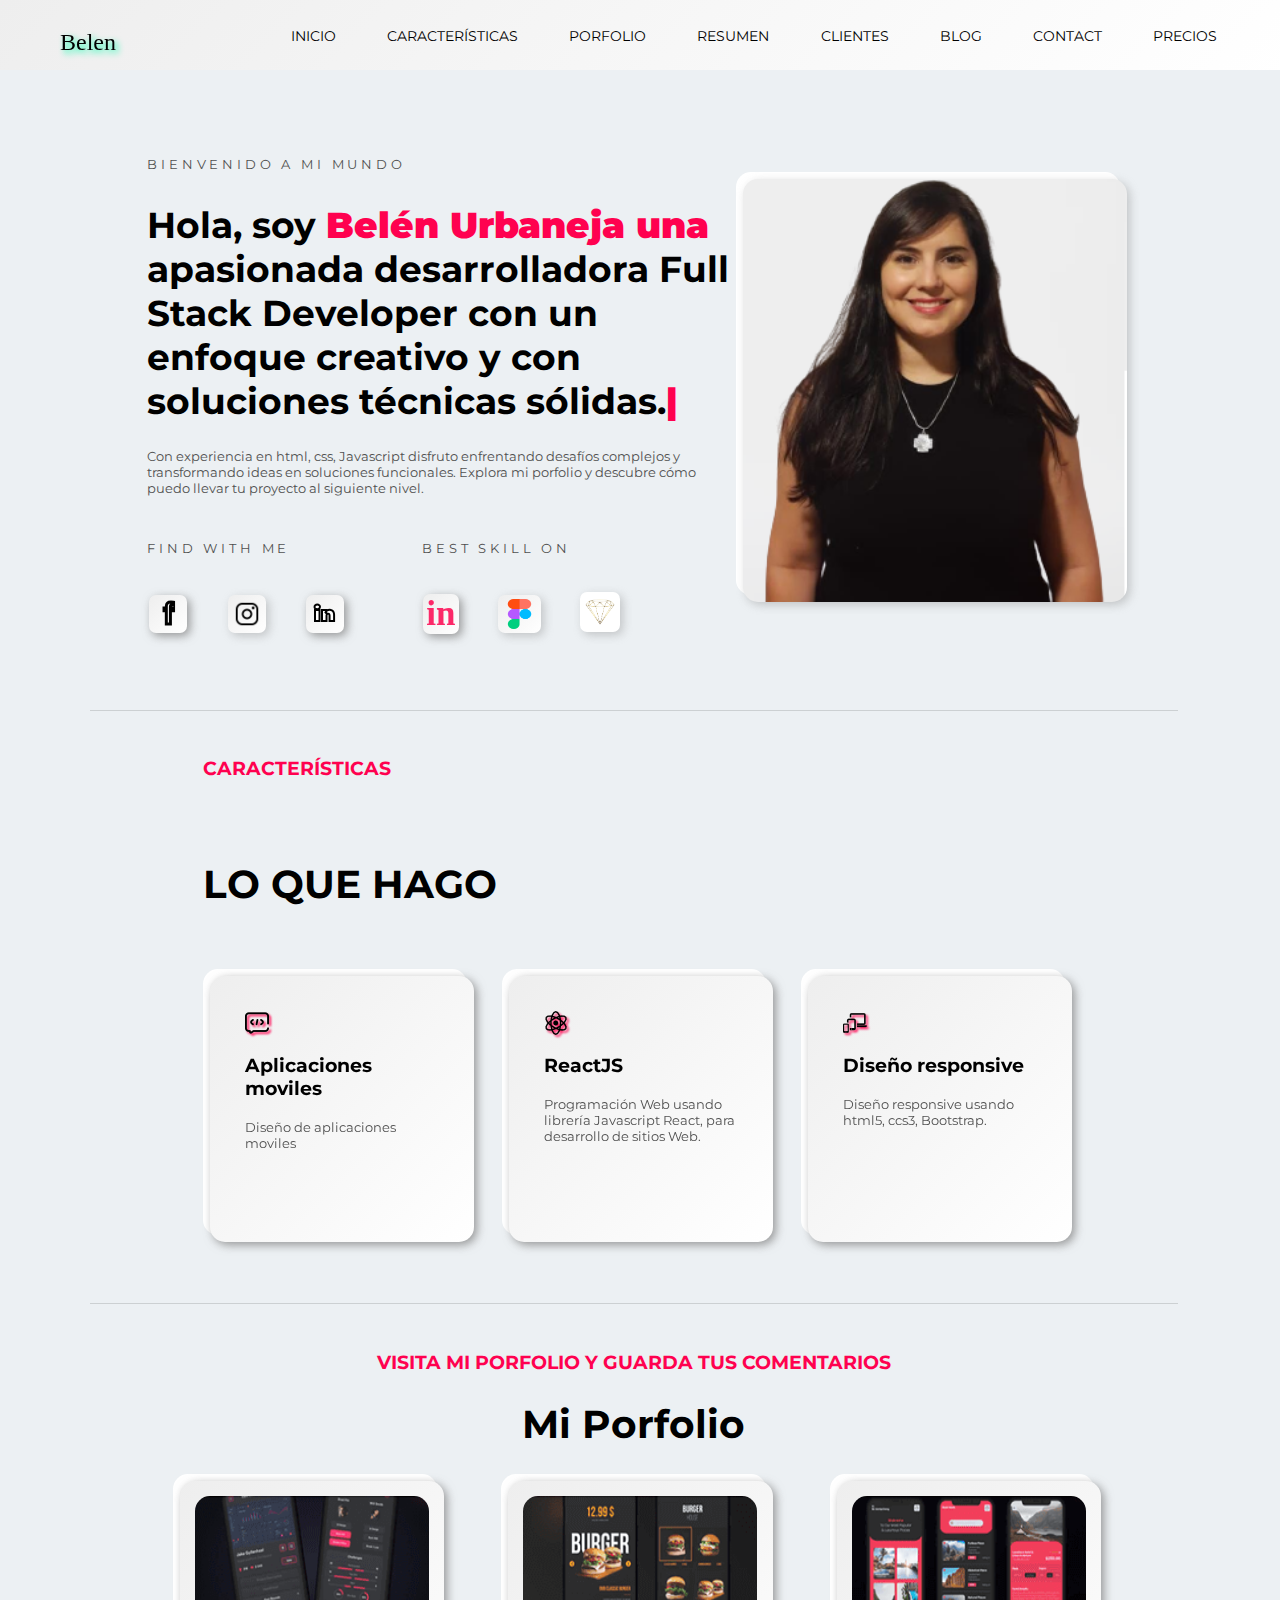
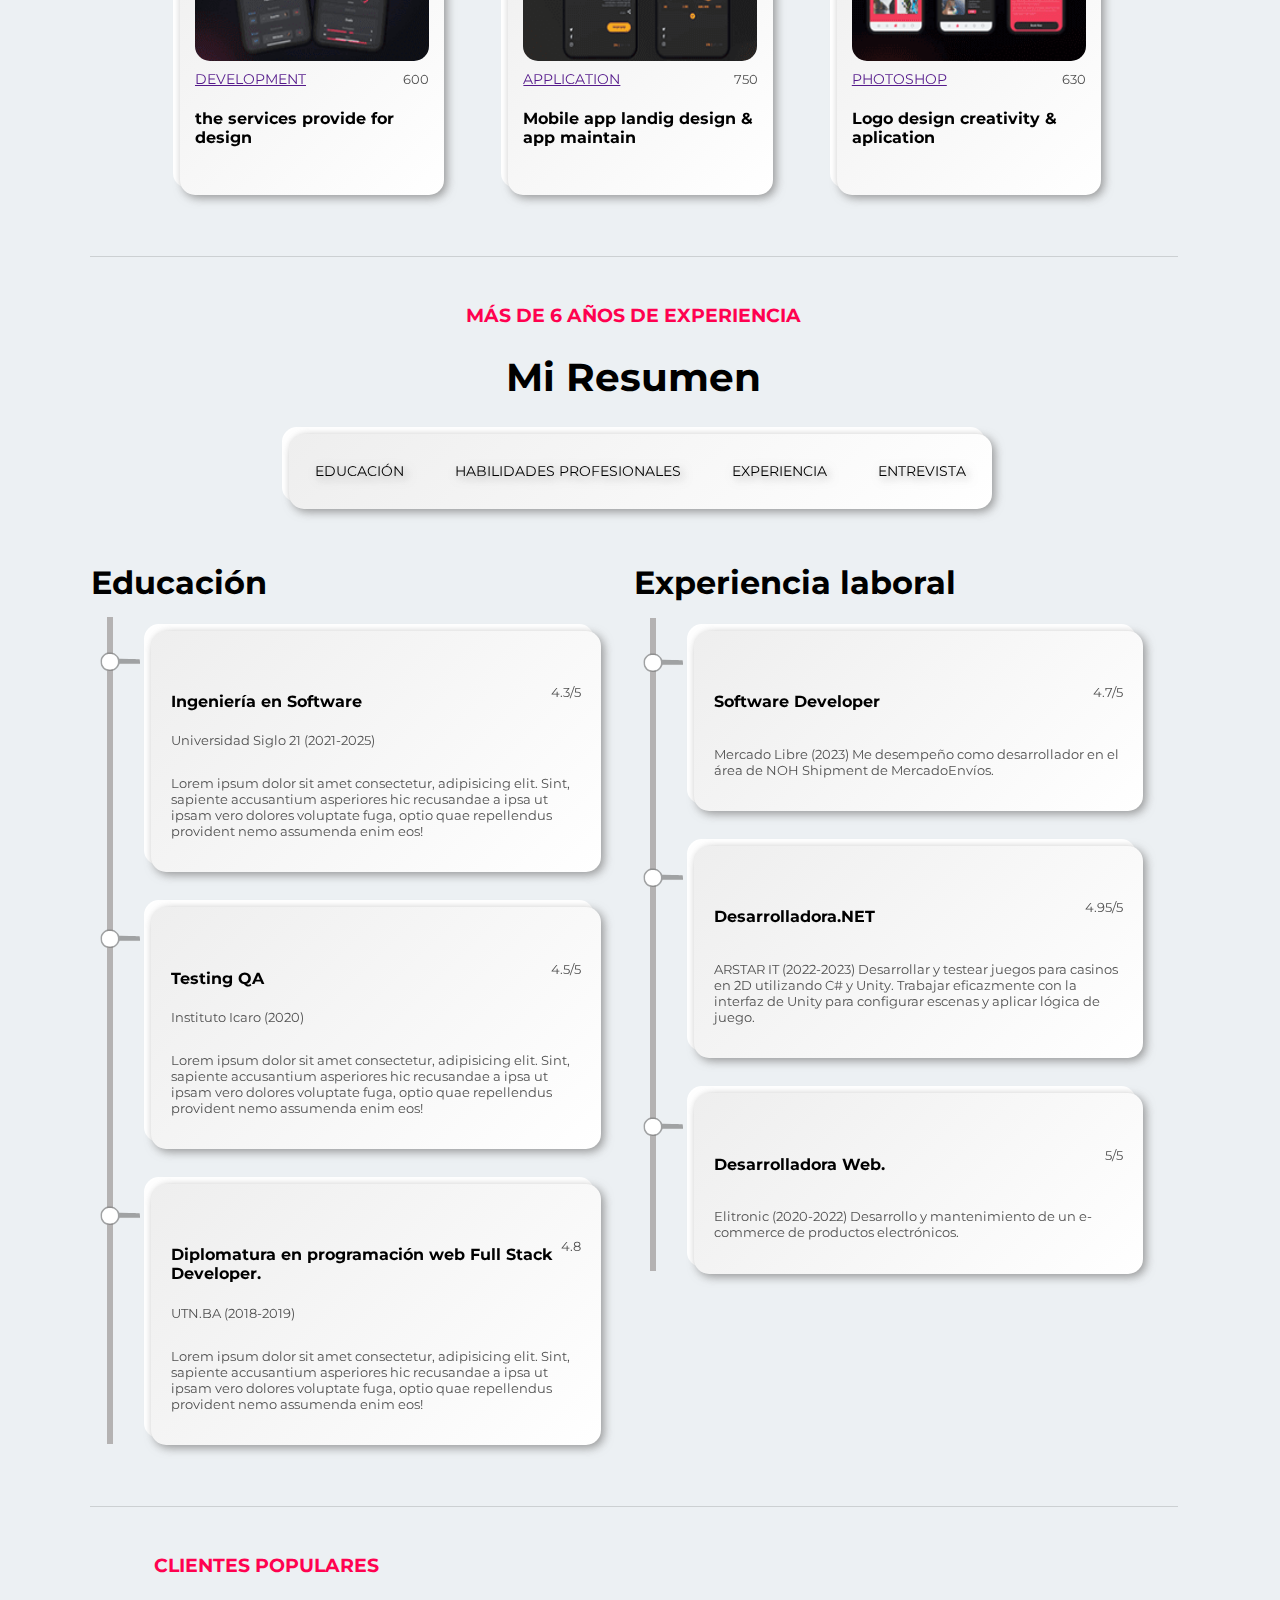
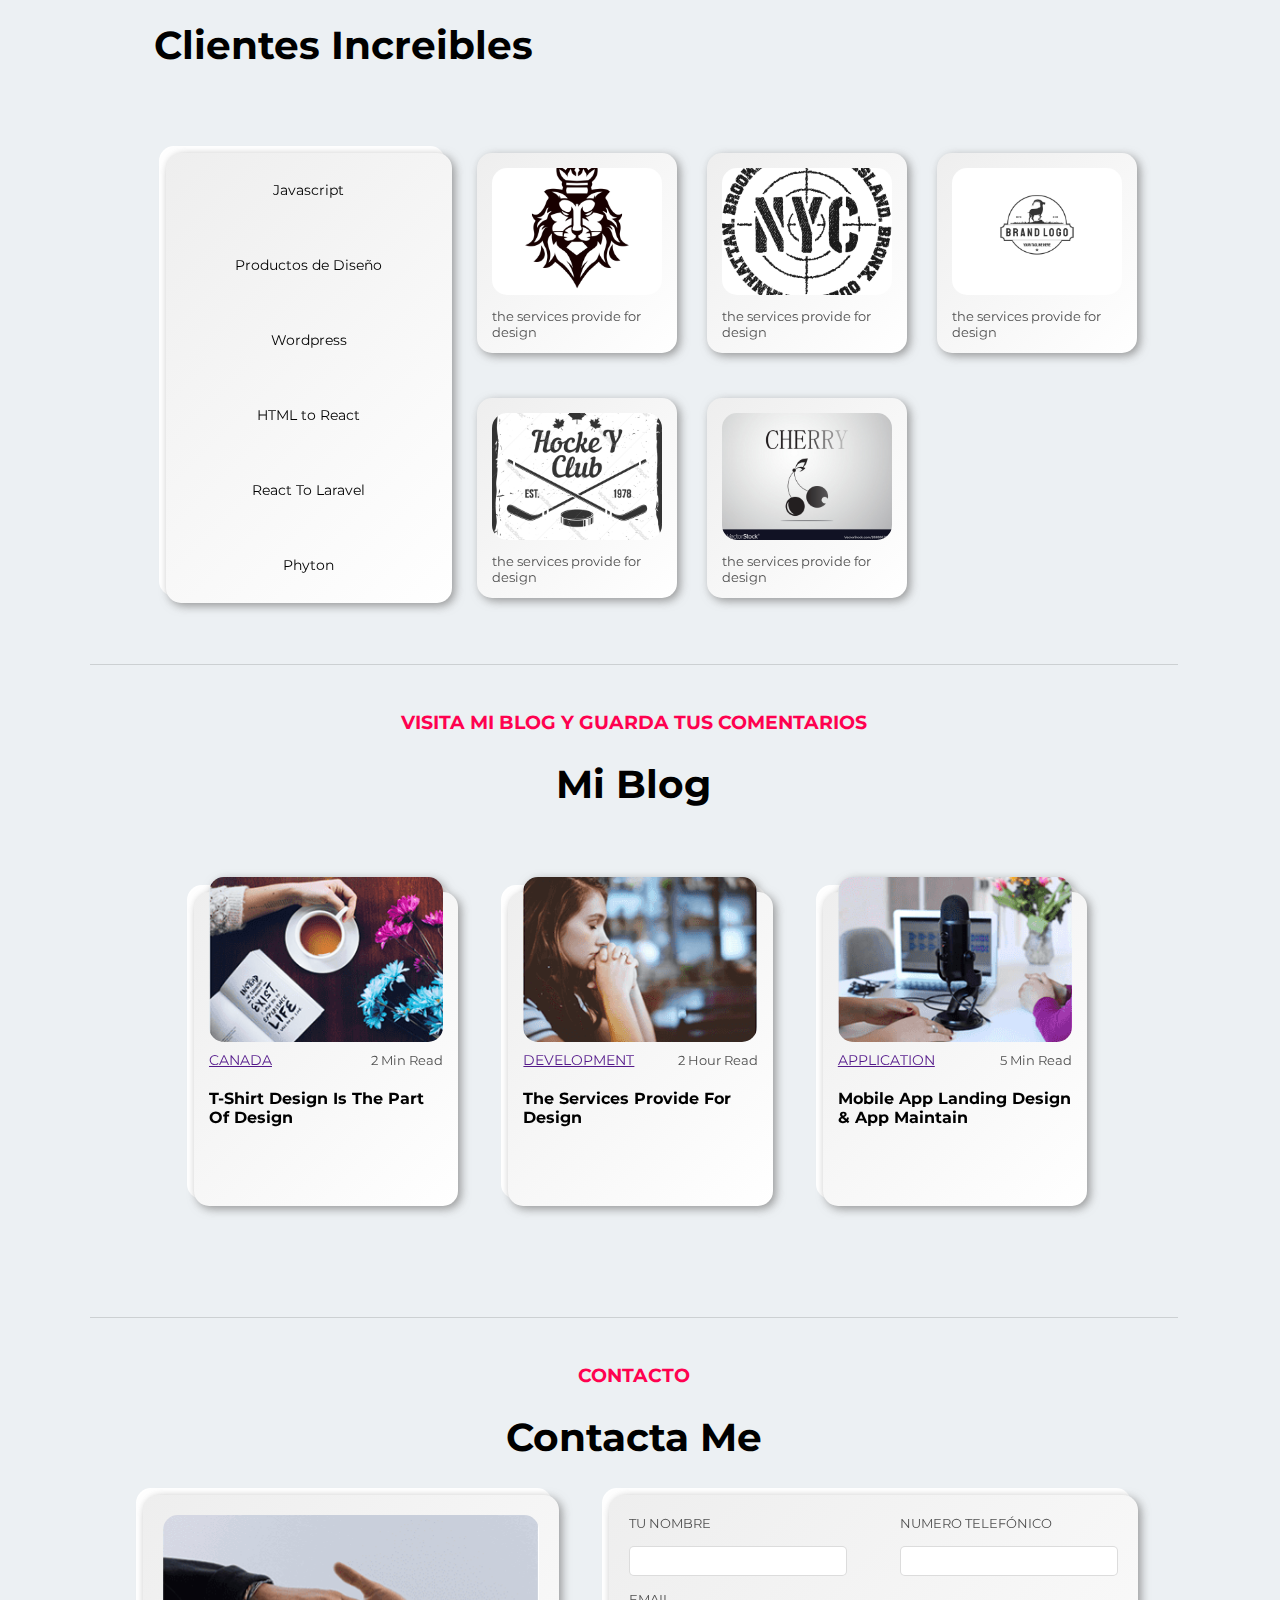
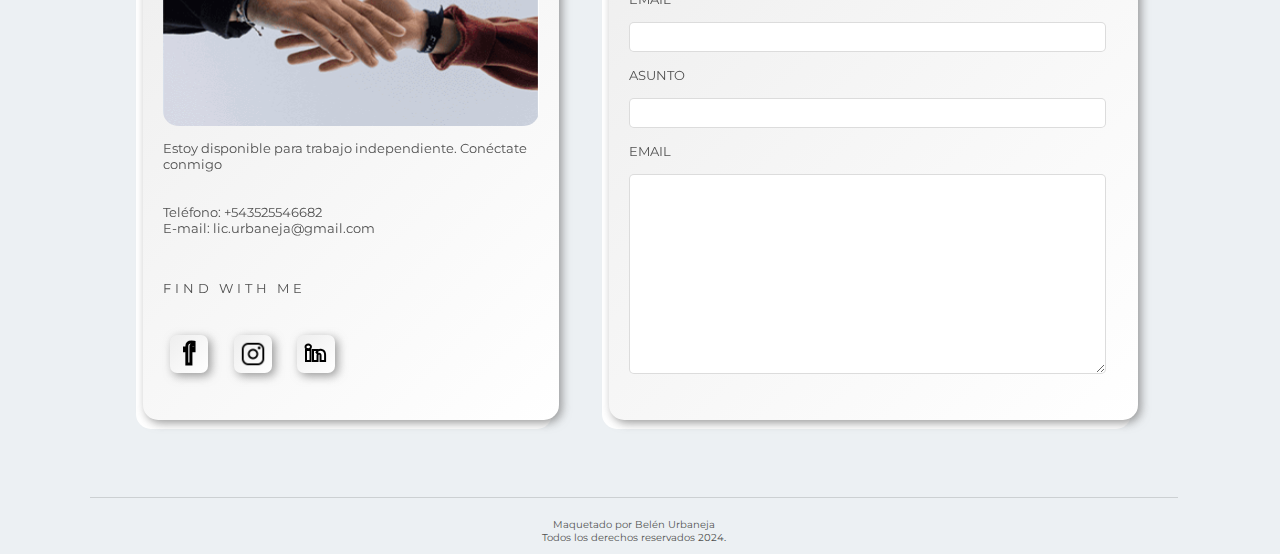
==== index.html @ a8bea379 "Add files via upload" ====
<html lang="es">

<head>
    <script type="text/javascript" src="/___vscode_livepreview_injected_script"></script>
    <meta charset="UTF-8">
    <meta name="viewport" content="width=device-width, initial-scale=1.0">
    <title>Document</title>
    <link rel="stylesheet" href="./css/header.css">
    <link rel="stylesheet" href="./css/banner.css">
    <link rel="stylesheet" href="./css/principal.css">
    <link rel="stylesheet" href="./css/resume.css">
    <link rel="stylesheet" href="./css/portfolio.css">
    <link rel="stylesheet" href="css/whatIdo.css">
    <link rel="stylesheet" href="./css/blog.css">
    <link rel="stylesheet" href="./css/contactMy.css">
    <link rel="preconnect" href="https://fonts.googleapis.com">
    <link rel="preconnect" href="https://fonts.gstatic.com" crossorigin="">
    <link rel="preconnect" href="https://fonts.googleapis.com">
    <link rel="preconnect" href="https://fonts.gstatic.com" crossorigin="">
    <link href="https://fonts.googleapis.com/css2?family=Montserrat:ital,wght@0,700;0,900;1,500&amp;display=swap"
        rel="stylesheet">
    <link rel="stylesheet" href="./css/clientes.css">
 


</head>


<body>

    <header class="header">
        <figure>
            <img src="./img/icon/logo.svg" alt="">
        </figure>
        <ul class="menu">
            <p>MENU</p>
            <li>
                <a href="#">Inicio</a>
            </li>
            <li>
                <a href="#">Características</a>
            </li>
            <li>
                <a href="#">porfolio</a>
            </li>
            <li>
                <a href="#">resumen</a>
            </li>
            <li>
                <a href="#">clientes</a>
            </li>

            <li>
                <a href="#">blog</a>
            </li>

            <li>
                <a href="#">contact</a>
            </li>
            <li>
                <a href="#">precios</a>
            </li>
        </ul>

    </header>
    <main>
        <div class="banner" id="banner">
            <section>
                <h6>Bienvenido a mi mundo</h6>
                <h1>Hola, soy <strong style="color: rgb(255, 1, 79);">Belén Urbaneja una</strong> apasionada
                    desarrolladora Full Stack Developer con un enfoque creativo
                    y con soluciones técnicas sólidas.<strong
                        style="color:rgb(255, 1, 79); font-family:sans-serif;">|</strong></h1>
                <p>
                    Con experiencia en html, css, Javascript disfruto enfrentando desafíos complejos y transformando
                    ideas en soluciones funcionales. Explora mi porfolio y descubre cómo puedo llevar tu proyecto al
                    siguiente nivel.
                </p>
                <div style="display: flex;">
                    <div>
                        <h6>FIND WITH ME</h6>
                        <ul class="menu">
                            <li class="desplazar7" style="padding: 4px 4px; border-radius: 7px !important;display: flex;width: 30px;height: 30px;display: flex;align-items: center;justify-content: center;
                            ">
                                <a style="padding: 4px 4px; border-radius: 7px !important;text-transform: lowercase;  color: white;-webkit-text-stroke: 2px;-webkit-text-stroke-color: black ;font-family:Verdana, Geneva, Tahoma, sans-serif !important;font-size: 30px; font-weight: 1000;top:10px;"
                                    href="">f</a>
                            </li>
                            <li><a href=""><img class="desplazar7"
                                        style="padding: 4px 4px; border-radius: 7px !important;display: flex;width: 30px;height: 30px;"
                                        src="./img/icon/Instagram.png" alt=""></a></li>
                            <li class="desplazar7" style="padding: 4px 4px; border-radius: 7px !important;display: flex;width: 30px;height: 30px;display: flex;align-items: center;
                            ">
                                <a style="padding: 4px 4px; border-radius: 7px !important;text-transform: lowercase;  color: white;-webkit-text-stroke: 2px;-webkit-text-stroke-color: black ;font-size: 20px; font-weight: 900;top:10px;"
                                    href="">in</a>
                            </li>
                        </ul>
                    </div>
                    <div>
                        <h6>best skill on</h6>
                        <ul class="menu">
                            <li class="desplazarB desplazar7"
                                style="border-radius: 7px !important;width: 30px;padding: 0 3px; text-transform: lowercase;  color:rgb(252, 41, 105);font-family: cursive !important;font-size: 35px; font-weight: bolder;">
                                in</li>
                            <li style="padding: 0; "><img class="desplazar7"
                                    style="padding: 4px 4px; border-radius: 7px !important;display: flex;width: 35px;height: 30px;"
                                    src="./img/icon/fimga.png" alt="">
                            </li>
                            <li style="padding: 0; ">
                                <img style="border-radius: 7px !important;width: 40px;"
                                    src="./img/icon/diamanteVect.webp" alt="">
                            </li>


                        </ul>
                    </div>
                </div>
            </section>
            <picture>
                <img src="./img/banner/banner.png" alt="mi foto">
            </picture>
        </div>
        <hr>
        <div class="whatIdo">
            <div id="whatIdo">
                <h3 class="subtitulo  colorRouse">Características</h3>
                <h1 class="titulo">LO QUE HAGO</h1>

                <div class="desplazarB whatIdo">
                    <div class="desplazar7">
                        <img alt="" src="./img/icon/mobile.png">
                        <h3>Aplicaciones moviles</h3>
                        <p>Diseño de aplicaciones moviles</p>
                    </div>
                </div>
                <div class="desplazarB whatIdo">
                    <div class="desplazar7">
                        <img alt="" src="./img/icon/reactJS.png">
                        <h3>ReactJS</h3>
                        <p>Programación Web usando librería Javascript React,
                            para desarrollo de sitios Web.</p>
                    </div>
                </div>
                <div class="desplazarB whatIdo">
                    <div class="desplazar7">
                        <img alt="" src="./img/icon/responsive.png">
                        <h3>Diseño responsive</h3>
                        <p>Diseño responsive usando
                            html5, ccs3, Bootstrap.</p>
                    </div>
                </div>
            </div>
        </div>
        <hr>
        <div class="portfolio">
            <section class="textCenter">
                <h3 class=" colorRouse">Visita mi porfolio y guarda tus comentarios</h3>
                <h1>mi porfolio</h1>
            </section>
            <section id="portfolio">
                <div class="desplazarB Tarjetas">
                    <div class="desplazar7">
                        <picture class="picture270">
                            <a href=""><img style="" src="./img/clientes/12.png" alt=""></a>
                        </picture>
                        <div class="whatIdo"><a href="">DEVELOPMENT</a>
                            <p>600</p>
                        </div>
                        <h4>the services provide for design</h4>
                    </div>
                </div>
                <div class="desplazarB Tarjetas">
                    <div class="desplazar7">
                        <picture class="picture270">
                            <a href=""><img style="" src="./img/clientes/10.png" alt=""></a>
                        </picture>
                        <div class="whatIdo"><a href="">APPLICATION</a>
                            <p>750</p>
                        </div>
                        <h4>Mobile app landig design
                            &amp; app maintain</h4>
                    </div>
                </div>
                <div class="desplazarB Tarjetas">
                    <div class="desplazar7">
                        <picture class="picture270">
                            <a href=""><img style="" src="./img/clientes/11.png" alt=""></a>
                        </picture>
                        <div class="whatIdo"><a href="">PHOTOSHOP</a>
                            <p>630</p>
                        </div>
                        <h4>Logo design creativity &amp;
                            aplication</h4>
                    </div>
                </div>
            </section>
        </div>
        <hr>
        <div class="resume">
            <div class="textCenter">
                <h3 class="colorRouse">Más de 6 años de experiencia</h3>
                <h1>mi resumen</h1>
            </div>

            <div class="centerFlex desplazarB">
                <ul class="menu desplazar7">
                    <li class="desplazar7"><a href="">educación</a></li>
                    <li class="desplazar7"><a href="">Habilidades profesionales</a></li>
                    <li class="desplazar7"><a href="">experiencia</a></li>
                    <li class="desplazar7"><a href="">entrevista</a></li>
                </ul>

            </div>
            <div class="fleX">
                <section>
                    <h1>Educación</h1>
                    <div id="educacion">

                        <div style="">
                            <div class="lineaV"></div>
                            <div class="desplazarB">
                                <div class="desplazar7">
                                    <div class="fleX">
                                        <div>
                                            <h4>Ingeniería en Software</h4>
                                            <p>Universidad Siglo 21 (2021-2025)</p>
                                        </div>
                                        <p>4.3/5</p>
                                    </div>
                                    <p>Lorem ipsum dolor sit amet consectetur, adipisicing elit. Sint, sapiente
                                        accusantium asperiores hic recusandae a ipsa ut ipsam vero dolores voluptate
                                        fuga, optio quae repellendus provident nemo assumenda enim eos!</p>
                                </div>
                            </div>
                        </div>
                        <div style="">
                            <div class="lineaV"></div>
                            <div class="desplazarB">
                                <div class="desplazar7">
                                    <div class="fleX">
                                        <div>
                                            <h4>Testing QA</h4>
                                            <p>Instituto Icaro (2020)</p>
                                        </div>
                                        <p>4.5/5</p>
                                    </div>
                                    <p>Lorem ipsum dolor sit amet consectetur, adipisicing elit. Sint, sapiente
                                        accusantium asperiores hic recusandae a ipsa ut ipsam vero dolores voluptate
                                        fuga, optio quae repellendus provident nemo assumenda enim eos!</p>
                                </div>
                            </div>
                        </div>
                        <div style="">
                            <div class="lineaV"></div>
                            <div class="desplazarB">
                                <div class="desplazar7">
                                    <div class="fleX">
                                        <div>
                                            <h4>Diplomatura en programación web Full Stack Developer.</h4>
                                            <p>UTN.BA (2018-2019)</p>
                                        </div>
                                        <p>4.8</p>
                                    </div>
                                    <p>Lorem ipsum dolor sit amet consectetur, adipisicing elit. Sint, sapiente
                                        accusantium asperiores hic recusandae a ipsa ut ipsam vero dolores voluptate
                                        fuga, optio quae repellendus provident nemo assumenda enim eos!</p>
                                </div>
                            </div>
                        </div>
                    </div>
                </section>

                <section>
                    <h1>Experiencia laboral</h1>
                    <div id="jobExp">

                        <div style="">
                            <div class="lineaV"></div>
                            <div class="desplazarB">
                                <div class="desplazar7">
                                    <div class="fleX">

                                        <h4>Software Developer</h4>
                                        <p>4.7/5</p>
                                    </div>


                                    <p>Mercado Libre (2023)
                                        Me desempeño como desarrollador en el área de NOH Shipment de MercadoEnvíos.</p>
                                </div>
                            </div>
                        </div>
                        <div style="">
                            <div class="lineaV"></div>
                            <div class="desplazarB">
                                <div class="desplazar7">
                                    <div class="fleX">

                                        <h4>Desarrolladora.NET</h4>
                                        <p>4.95/5</p>
                                    </div>


                                    <p>ARSTAR IT (2022-2023)
                                        Desarrollar y testear juegos para casinos en 2D utilizando C# y Unity. Trabajar
                                        eficazmente con la interfaz de Unity para configurar escenas y aplicar lógica de
                                        juego.</p>
                                </div>
                            </div>
                        </div>
                        <div style="">
                            <div class="lineaV"></div>
                            <div class="desplazarB">
                                <div class="desplazar7">
                                    <div class="fleX">

                                        <h4>Desarrolladora Web.</h4>
                                        <p>5/5</p>
                                    </div>


                                    <p>Elitronic (2020-2022)
                                        Desarrollo y mantenimiento de un e-commerce de productos electrónicos.</p>
                                </div>
                            </div>
                        </div>
                    </div>
                </section>
            </div>
        </div>


        <hr>
        <div id="client">
            <div>
                <h3 class="colorRouse">CLIENTES POPULARES</h3>
                <h1>Clientes Increibles</h1>
            </div>
            <section id="client2" style="display: flex;">
                <div style="padding-top: 50px; ">
                    <div style="height: min-content;" class="desplazarB">
                        <ul class="desplazar7">
                            <li><a href="">Javascript</a></li>
                            <li><a href="">Productos de Diseño</a></li>
                            <li><a href="">Wordpress</a></li>
                            <li><a href="">HTML to React</a></li>
                            <li><a href="">React To Laravel</a></li>
                            <li><a href="">Phyton</a></li>

                        </ul>
                    </div>
                </div>
                <div id="clientMuestra">


                    <div class="">
                        <div class="desplazar7">

                            <picture class="picture270">
                                <a href=""><img src="./img/clientes/1.jpg" alt=""></a>
                            </picture>

                            <p>the services provide for design</p>

                        </div>
                    </div>
                    <div class="">
                        <div class="desplazar7">

                            <picture class="picture270">
                                <a href=""><img src="./img/clientes/3.jpg" alt=""></a>
                            </picture>

                            <p>the services provide for design</p>

                        </div>
                    </div>
                    <div class="">
                        <div class="desplazar7">

                            <picture class="picture270">
                                <a href=""><img src="./img/clientes/2.jpg" alt=""></a>
                            </picture>

                            <p>the services provide for design</p>

                        </div>
                    </div>
                    <div class="">
                        <div class="desplazar7">

                            <picture class="picture270">
                                <a href=""><img src="./img/clientes/5.jpg" alt=""></a>
                            </picture>

                            <p>the services provide for design</p>

                        </div>
                    </div>
                    <div class="">
                        <div class="desplazar7">

                            <picture class="picture270">
                                <a href=""><img src="./img/clientes/4.jpg" alt=""></a>
                            </picture>

                            <p>the services provide for design</p>

                        </div>
                    </div>
                </div>
            </section>
        </div>
        <hr>
        <div class="textCenter" id="blog">
            <h3 class="colorRouse ">visita mi blog y guarda tus comentarios</h3>
            <h1>Mi Blog</h1>

            <div id="gridBlog" style="">
                <div class="desplazarB Tarjetas">
                    <div class="desplazar7">
                        <picture>
                            <a href=""><img src="./img/clientes/6.png" alt=""></a>
                        </picture>
                        <div class="whatIdo"><a href="">CANADA</a>
                            <p>2 min read</p>
                        </div>
                        <h4>T-shirt design is the part of design</h4>
                    </div>
                </div>
                <div class="desplazarB Tarjetas">
                    <div class="desplazar7">
                        <picture>
                            <a href=""><img src="./img/clientes/7.png" alt=""></a>
                        </picture>
                        <div class="whatIdo"><a href="">DEVELOPMENT</a>
                            <p>2 hour read</p>
                        </div>
                        <h4>The services provide for
                            design</h4>
                    </div>
                </div>
                <div class="desplazarB Tarjetas">
                    <div class="desplazar7">
                        <picture>
                            <a href=""><img src="./img/clientes/8.png" alt=""></a>
                        </picture>
                        <div class="whatIdo"><a href="">APPLICATION</a>
                            <p>5 min read</p>
                        </div>
                        <h4>Mobile app landing
                            design &amp; app maintain</h4>
                    </div>
                </div>
            </div>
        </div>
        <hr>
        <div id="Contact">
            <div class="textCenter ">
                <h3 class="colorRouse">contacto</h3>
                <h1>contacta me</h1>
            </div>
            <section class="fleX">
                <div class="desplazarB">
                    <div class="desplazar7">

                        <picture class="picture270">
                            <a href=""><img src="./img/clientes/9.png" alt=""></a>
                        </picture>
                        <p>Estoy disponible para trabajo independiente. Conéctate conmigo
                            <br><br>
                            <br>Teléfono: +543525546682
                            <br>E-mail: lic.urbaneja@gmail.com
                        </p>
                        <div style="display: flex;">
                            <div>
                                <h6>FIND WITH ME</h6>
                                <ul class="menu">
                                    <li class="desplazar7" style="padding: 4px 4px; border-radius: 7px !important;display: flex;width: 30px;height: 30px;display: flex;align-items: center;justify-content: center;
                                ">
                                        <a style="padding: 4px 4px; border-radius: 7px !important;text-transform: lowercase;  color: white;-webkit-text-stroke: 2px;-webkit-text-stroke-color: black ;font-family:Verdana, Geneva, Tahoma, sans-serif !important;font-size: 30px; font-weight: 1000;top:10px;"
                                            href="">f</a>
                                    </li>
                                    <li><a href=""><img class="desplazar7"
                                                style="padding: 4px 4px; border-radius: 7px !important;display: flex;width: 30px;height: 30px;"
                                                src="./img/icon/Instagram.png" alt=""></a></li>
                                    <li class="desplazar7" style="padding: 4px 4px; border-radius: 7px !important;display: flex;width: 30px;height: 30px;display: flex;align-items: center;
                                ">
                                        <a style="padding: 4px 4px; border-radius: 7px !important;text-transform: lowercase;  color: white;-webkit-text-stroke: 2px;-webkit-text-stroke-color: black ;font-size: 20px; font-weight: 900;top:10px;"
                                            href="">in</a>
                                    </li>
                                </ul>
                            </div>
                        </div>
                    </div>
                </div>
                <div class="desplazarB">
                    <form class="desplazar7" id="formContact "
                        style="padding: 20px;width:calc(425px + 5vw);height: 485px;">
                        <div class="flexBetween" style="">
                            <div><label for="">TU NOMBRE</label><input style="display: block;" type="text"></div>
                            <div><label for="">NUMERO TELEFÓNICO</label><input style="display: block;" type="text">
                            </div>
                        </div>
                        <div><label for="">EMAIL</label><input style="display: block;" type="text"></div>
                        <div><label for="">ASUNTO</label><input style="display: block;" type="text"></div>
                        <div><label for="">EMAIL</label><textarea style="display: block;"></textarea></div>
                    </form>
                </div>
            </section>
        </div>
        <hr>
    </main>

    <p class="nota-pie">Maquetado por Belén Urbaneja<br>Todos los derechos
        reservados 2024.
    </p>




</body>

</html>
---- css/header.css ----
header {
    display: flex;
    justify-content: space-around;
    position: fixed;
    z-index: 10;
    background: var(--ShadowBoxB);
    width: 101vw;
}

header figure {
    width: min-content;
    margin: 0;
    filter: drop-shadow(3px 3px 3px rgb(0, 255, 170));
}

.menu {
    display: flex;
    align-items: center;
    height: 3vw;
    text-transform: uppercase;
    list-style: none;


}

.menu li {
    width: max-content;
  padding:0 2vw 0 2vw;
 
}





header li:hover {
    display: flex;
    align-items: center;
    justify-content: center;
   
    border-radius: 5px;
    background: linear-gradient(145deg, rgba(255, 255, 255, 0.73), rgb(255, 255, 255));
    filter: drop-shadow(1px 2px 5px rgb(63, 63, 63));

}
header li:hover a{
    color: var(--RouseEspecial);
}
header a {
    margin: 1vw 0;
}
.header ul p {
    display: none;
  }
  @keyframes aparecer {
    0% { opacity: 0;
        }
    100% { opacity: 1;
         }
  }



 @keyframes abrir {
    0% { max-height: 100px; }
    100% { max-height:125px; }
  }
  

@media screen and (max-width:1020px){

.header{
    align-items: center;
   
    flex-direction: column;
    height: calc(60px + 8vw);
    
}
.header ul{
    display: block;
    text-align: center;
    padding: 0;
    height: calc((24px + 7vw)/5);
    justify-content: center;
    align-items: center;
    flex-direction: column;
    overflow: visible;
    z-index: 100;
 
}
.header li{  
   
    background-color:   rgb(153, 153, 153);
    width: 100vw;
    visibility: collapse;
  
    text-align: center;
}


.header ul * a{
    font-size: large;
  
    padding:0;

   height: max-content;
   
    
}

.header ul p {
    display: block;
    text-align: center;
    margin: 0;
    background-color:  var(--FondoHeader);
    visibility: visible !important;
    font-weight: bold !important;
    font-size:larger !important;
    text-align: center;
}

  .header ul{
    animation-name: abrir;
    animation-duration: 2s;
    animation-fill-mode: forwards;
  }

  .header ul:hover li{
    animation-name: aparecer;
   animation-duration: 2s;
 visibility: visible;
  }

}
---- css/banner.css ----
.banner{
    display: flex;
  
    justify-content: center;
    align-items: center;
    padding-top: 125px;
}
.banner ul{
    padding: 0;
}
.banner li{
    padding: 0;
}
.banner section{
    
    width: 46vw;
}
 .banner picture{
    background-color: white;
    border-radius: 15px;
    width: 30vw;
    height: min-content;
}

.banner img{
    position: relative;
    left: 7px;
    top: 7px;
    
    width: 30vw;
    border-radius: 15px;
    filter: drop-shadow(3px 3px 5px rgba(128, 128, 128, 0.384));
}

.banner h6,.banner h3, .banner h1{
    font-family: 'Montserrat', sans-serif;
}
.banner h1{
    font-size: calc(20px + 1.25vw);
    
}
.banner h6{
    font-size: calc(7px + 0.5vw);
    text-transform: uppercase; 
    letter-spacing: 0.3vw; 
    font-weight:400 ;
   
    color: rgb(80, 80, 80);
}
.banner .menu{
    display: flex;
    width: 275px;
    justify-content: space-evenly;
    position: relative;
   right: 45px;
 
}
@media screen and (max-width:850px) {
    .banner{
        flex-direction: column-reverse;
        justify-content: center;
    }
    .banner div{
        flex-direction: column;
        justify-content: center;
    }
    
}
---- css/principal.css ----
:root{
    --semiCuaW:calc(calc(200px + 5vw));
    --semiCuaH:calc(calc(200px + 5vw)/16*11.85);
    --vRectW: calc(calc(250px + 5vw)/19*16);
    --vRectH: calc(250px + 5vw);
    --ShadowBoxB:linear-gradient( 135deg, rgb(238, 238, 238), rgb(255, 255, 255));;
    --ShadowBox: drop-shadow(3px 3px 5px rgba(128, 128, 128, 0.784));
    --RouseEspecial: rgb(255, 1, 79);
    --GreyEspecial: rgb(80, 80, 80, 0.2);
    --WhiteSpecial:rgb(236, 240, 243);
    --MenuFontS: calc(4px + 0.75vw)
}

*{
    font-family: 'Montserrat', sans-serif !important;
}
main > *{
    padding: 40px 0 40px 0;
}

hr{ 
    position: relative;
    top:20px;
    padding:  1px 0 0 0;
    border-bottom: 0 ;
    border-left: 0;
    border-right: 0;
    width: 85vw;
    background-size: 2px !important;
    border: var(--GreyEspecial) !important;
    background-color: var(--GreyEspecial) ;
}
a{
    font-size: var(--MenuFontS);
}
p,label{
    font-size: calc(7px + 0.5vw);
    font-weight:400 ;
    color: rgb(80, 80, 80);
}
.nota-pie{
    -ms-text-justify: center;
    text-align: center;
    font-size: 10px ;
    padding-top: 30px;
}
.upperFont{
  text-transform: uppercase;
}
body{
   
    overflow-x: hidden;
    width: 99vw;
    background-color: rgb(236, 240, 243);
    margin: 0;
}
.shadowBox{
    filter: var(--ShadowBox);
} 
.marginX4{
    margin: 0 40px 0 0;
}
.pictures270{
    margin: 25px 25px 10px 25px;
     border-radius:15px;
}
.centerFlex{
    display: flex;
    align-items: center;
    justify-content: center;
}
.textCenter {
    text-transform: capitalize;
    text-align: center;
    text-justify: auto;
}
.baseLine{
    display: flex;
    flex-direction: column;
    justify-content: space-between;
}
.colorRouse{
    color: rgb(255, 1, 79);
}
.desplazar7{
  background: var(--ShadowBoxB);
   position: relative;
   left: 7px;
   top:7px;
    border-radius: 15px;
   filter: drop-shadow(3px 3px 5px rgba(128, 128, 128, 0.784));
  padding: 15px;
}
.desplazarB{
    background-color: white;
    border-radius: 15px;
}
li a,
li a:link {
    text-decoration: none;
    color: black;

}
hr + * > h3,hr + * > * > h3{
    text-transform: uppercase;   
}
picture{
    display: flex;
    align-items: center;
    justify-content: center;
    border-radius: 15px;
   
}
.fleX {
    display: flex;
    justify-content: center;
   
  }
  .fleXCentCmn {
    display: flex;
    align-items: center;
    flex-direction: column;
  }
.flexAround{
    display: flex;
    justify-content: space-around;
}
.flexBetween{
    display: flex;
    justify-content: space-between;
}
hr + * > * >h3+h1,
hr + * > h3+h1
 {
 font-size: 39px;
     
}
::-webkit-scrollbar {
    width: 0px;
}


@media screen and (max-width:1020px){
    a{
        font-size: medium;
    }
    
}

@media screen and (max-width:650px) {
   hr + * > * >h3+h1,
   hr + * > * >h3, 
   hr + * > h3+h1,
   hr + * > h3  {
 text-align: center !important;
       }

       p,label{
        font-size: calc(10px + 0.5vw);
        ;
    }
    :root{
        --MenuFontS: calc(4px + 0.75vw)  
    }
}
---- css/resume.css ----
.lineaV::before{
  
  content: ' ';
  display: flex;
  position: relative;
  box-sizing: border-box;
  left: -7px;
  background-repeat: no-repeat;
  background-image: url("../img/icon/circulo-barHFW2.svg") ;
  background-size: 40px;
  background-position: 0px 35px;
  width: 65px;
  height: 100%;
  z-index: 2;
  
}
#educacion,
#jobExp {
  display: grid;
  grid-template-columns: auto;
  grid-auto-rows: min-content;
  align-items: center;
  margin:  0 40px 0 0;
 
}


.lineaV{
  
  
  margin: 0px 16px 0 16px;
  width: 6px;
  background-size: 100px;
  background: rgb(180, 178, 178);
  height: 105%;
  
 
}


#educacion>div,
#jobExp>div {
  display: grid;
  grid-template-columns: auto auto;
  grid-template-rows: max-content;
  align-items: center;

  margin: 0;
}
#educacion>div>*+*,
#jobExp>div>*+* {
 margin: 0px 0px 35px 15px;
}
#educacion>:last-child>*+*,
#jobExp>:last-child>*+* {
 margin: 0px 0px 0px 15px;
}


.resume{
  display: flex;
  flex-direction: column;
  align-items: center;
}
.resume .fleX{
  padding-top: 40px;
  justify-content:space-between;
}
.centerFlex.desplazarB{
  height: 75px;
  width: min-content;
 
}
.resume .menu li{
  display: flex;
  align-items: center;
  justify-content: center;
  height: 75px;
 border-radius: 0;
 background: transparent;
 top:0;
 left: 0;
  }
  .resume .menu {
  height: 75px;
    
  padding: 0;  
  }
  

.resume .menu li:hover{
  background: var(--ShadowBoxB);
  filter: var(--ShadowBox) ;
  border-radius: 15px;

  top:0;
  left:0;
 
}
.resume ul li a{
  height: min-content;
  border-radius: 0;
  
  } 
.resume ul li:hover a{

    color:var(--RouseEspecial)!important;
} 

.resume section div.desplazar7{

  padding: 0 20px 20px 20px;
  width: 32vw;
}
@media screen and (max-width:860px) {
  .resume section{
    margin: 0 40px; ;
  }
  .resume section h1{
   padding-left: 15px;
  }
 .resume :nth-child(3)
 {
  display: block;
 }
 .resume section div.desplazar7{

  width: 60vw;
}
 .resume  div ul {
  display: flex;
  flex-direction: column;
  padding: 0;  
      }
 .resume > :nth-child(2).desplazarB{
    list-style: none;
    text-align: center;
    padding: 0 !important;
 }
  .resume >div.desplazarB,
  .resume div ul{
    margin: 0;
    height: max-content !important;
 }
 .resume ul li{
 width: calc(76vw) !important;
 top:0;
 left: 0;
  }
     
.resume ul li:hover{
 
  background: var(--ShadowBoxB);
  filter: var(--ShadowBox) ;
  border-radius: 15px;

}

}
---- css/portfolio.css ----
#portfolio{
    display: grid;
    grid-template-columns: var(--vRectW) var(--vRectW) var(--vRectW);
    /* grid-auto-rows: 26vw; */
    justify-content: center;
    gap: 5vw;

}


.Tarjetas {
    width:var(--vRectW) !important;
    height: var(--vRectH) !important;
}
.Tarjetas .desplazar7  {
    
    width:calc(var(--vRectW) - 30px) !important;
    height: calc(var(--vRectH) - 30px) !important;
}
.Tarjetas picture > a ,
.Tarjetas picture,
.Tarjetas picture > a > img{
    border-radius: 15px;
    width:calc(var(--semiCuaW) - 30px) !important;
    height: calc(var(--semiCuaH) - 30px) !important;

}
.Tarjetas  .desplazar7 div { 
    margin: 10px 0;
}
.Tarjetas p{
  margin: 0;
}
.Tarjetas picture + div{
    justify-content:space-between;
}
@media screen and (max-width:1020px) {
    #portfolio{ 
        grid-template-columns: var(--vRectW) var(--vRectW);
    
    }

}
@media screen and (max-width:750px) {
    #portfolio{ 
        grid-template-columns: var(--vRectW);
    
    }

}
---- css/whatIdo.css ----
#whatIdo{
    display: grid;
   grid-template-areas:
    'stitulo stitulo stitulo'
    'titulo titulo titulo'
    ;
    grid-auto-columns: var(--semiCuaW) var(--semiCuaW) var(--semiCuaW);
   
    column-gap: 35px;
    row-gap: 35px;
}

#whatIdo h3.subtitulo{

 grid-area: stitulo;
}
#whatIdo h1.titulo{
    grid-area: titulo;
}
.whatIdo{
    display: flex;
    justify-content: center;
}

#whatIdo .desplazar7{
    width:var(--semiCuaW);
    height:var(--semiCuaH);
    position: relative;
    float: left;
    padding:35px;
}
#whatIdo .desplazar7 img{
    background: none;
    filter: drop-shadow(2px 2px 1px var(--RouseEspecial));
}
@media screen and (max-width:1020px) {
    #whatIdo{ 
        grid-template-areas:
        'stitulo stitulo'
        'titulo titulo'
        ;
    grid-auto-columns: var(--semiCuaW) var(--semiCuaW);
    }

}
@media screen and (max-width:750px) {
    #whatIdo{ 
        grid-template-areas:
        'stitulo'
        'titulo'
        ;
    grid-auto-columns: var(--semiCuaW);
    }

}
---- css/blog.css ----
#gridBlog img{
   border-radius: 15px; 
}

#gridBlog{
    display:grid;
    height:max-content;
    padding: 50px;
    grid-template-columns: auto auto auto;
    justify-content: center;
    column-gap:50px;
    row-gap: 75px;
}
#gridBlog .desplazar7 > *{
    position: relative;
    bottom: 30px;
    text-align: left;
}

@media screen and (max-width:1020px) {
    #gridBlog{
        grid-template-columns:auto auto; 
    }
}

@media screen and (max-width:750px) {
    #gridBlog{
        grid-template-columns:auto; 
    }
}
---- css/contactMy.css ----
#Contact  h6 {
    font-size: calc(7px + 0.5vw);
    text-transform: uppercase;
    letter-spacing: 0.3vw;
    font-weight: 400;
    color: rgb(80, 80, 80);
}
#Contact .desplazarB{
    margin:0 25px;
}
#Contact .desplazar7{
    width: calc(325px + 4vw);
    height: 485px;
    padding: 20px;
}
#Contact .desplazar7 img{
    border-radius: 15px;
    width: calc(325px + 4vw);
    height: calc((325px + 4vw) / 16 * 9 );
}
#Contact ul{
padding: 0;
}
#Contact input{
    height: 30px;
    border: 1px solid var(--GreyEspecial);
    border-radius: 5px;
    margin: 15px 0;
    width: calc(400px + 6vw);
}
#Contact label{
 
    margin: 10px 0;
}
#Contact div.flexBetween input{
    width: 218px;
}
#Contact textarea{
    border: 1px solid var(--GreyEspecial);
    border-radius: 5px;
    margin: 15px 0;
    width: calc(400px + 6vw);
    height: 200px;
}
@media screen and (max-width:1020px) {
    #Contact section.fleX{
        align-items: center;
        justify-content: space-around;
        flex-direction: column;
        height: 1200px;
        width: 90vw;
    }
    #Contact section.fleX  div.desplazarB{
        margin: 0 !important;
    }
   
   
    #Contact .desplazar7{
        width: calc(80vw - 15px);
        
    }
    
  
    #Contact input{
       
        width: calc(85vw - 15px);
    }
    #Contact label{
       
        width: calc(85vw - 15px);
        margin: 10px 0;
    }
    #Contact div.flexBetween input{
        width: calc(85vw - 15px);
    }
    #Contact div.flexBetween{
        display: block;
        justify-items: center;
    }
    #Contact form{
        width: 90vw !important;
    }
    #Contact textarea{
        width: calc(85vw - 15px);
        height: 150px; 
    }
}
@media screen and (max-width:415px) {
#Contact .desplazar7 img{
      
        width: calc(250px);
        height: calc((250px / 16 * 9 );
    }
}
---- css/clientes.css ----
#client{
    display: flex;
    flex-direction: column;  
    position: relative;
    align-items: center;
}

#client>div{
   display: flex;
   flex-direction: column;  
   position: relative;
   align-items: center;
}

#client2{
    width: 75vw;
    justify-content: space-between;
}

#client h1,#client h3{
    width: 75vw;
}
#clientMuestra img{
  width:100%;
  
}
#clientMuestra picture{
  height: 75%;
  overflow: hidden;
  
}
#clientMuestra{
    display: grid;
    grid-template-columns: 230px 230px 230px;
   row-gap: 40px;
    justify-items: center;
    
}

 
      #clientMuestra .desplazar7{
        width: 170px;
        height: 170px;
      }
    #client2  ul li{
      display: flex;
      align-items: center;
      justify-content: center;
      height: 75px;
     border-radius: 0;
     background: transparent;
   
    }
    #client2  ul li,#client2 ul.desplazar7,
    #client2  ul li a,
    #client2 div .desplazarB
    {
     
      width: calc(22vw + 5px) !important;
    }
    #client2 ul.desplazar7{
      margin: 0 0 ;
      list-style: none;
      text-align: center;
      padding: 0 !important;
      width: 22vw;
      }
      #client2  ul li a{
        display: flex;
      align-items: center;
      justify-content: center;
      height: 75px;
      border-radius: 0;
 
      }
    #client2>div{
      padding: 50px 5px 0 5px;
    }
    #client2  ul li:hover{
      background: var(--RouseEspecial);
      filter: var(--ShadowBox) ;
      border-radius: 15px;
      top:0 !important;
      left:0 !important;;
      
    } 
    #client2  ul li:hover a{
      
        color:var(--WhiteSpecial)!important;
    } 
    @media screen and (max-width:1020px) {
      #clientMuestra{
       
        grid-template-columns: 230px 230px;
       
      
    }
    #client2{
      width: 85vw;
      
  }
    }
    @media screen and (max-width:750px) {
      #clientMuestra{
       
        grid-template-columns: 195px ;
       
      
    }
    #client2{
      width: 70vw;
      justify-content: space-evenly;
  }
 
    
    
  
    
#client a{
font-size: calc(10px + 0.5vw);
}
    }
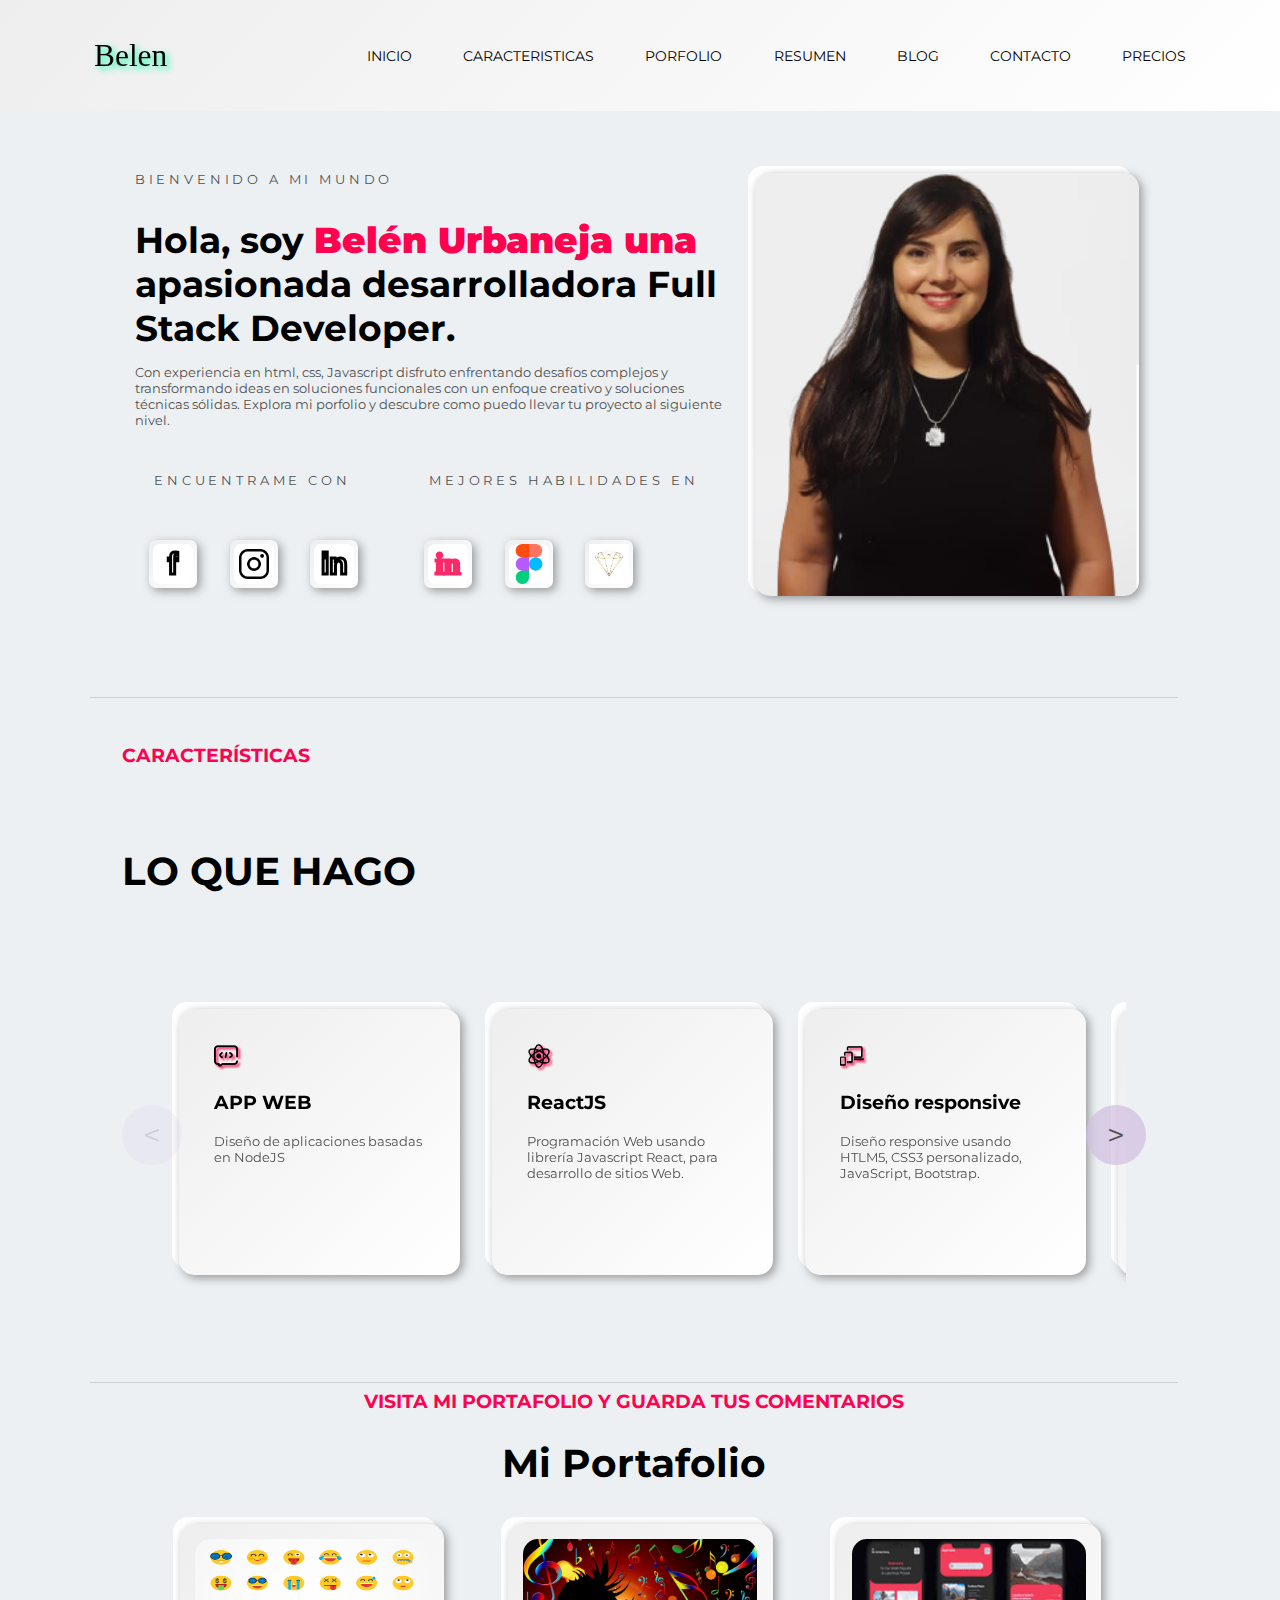
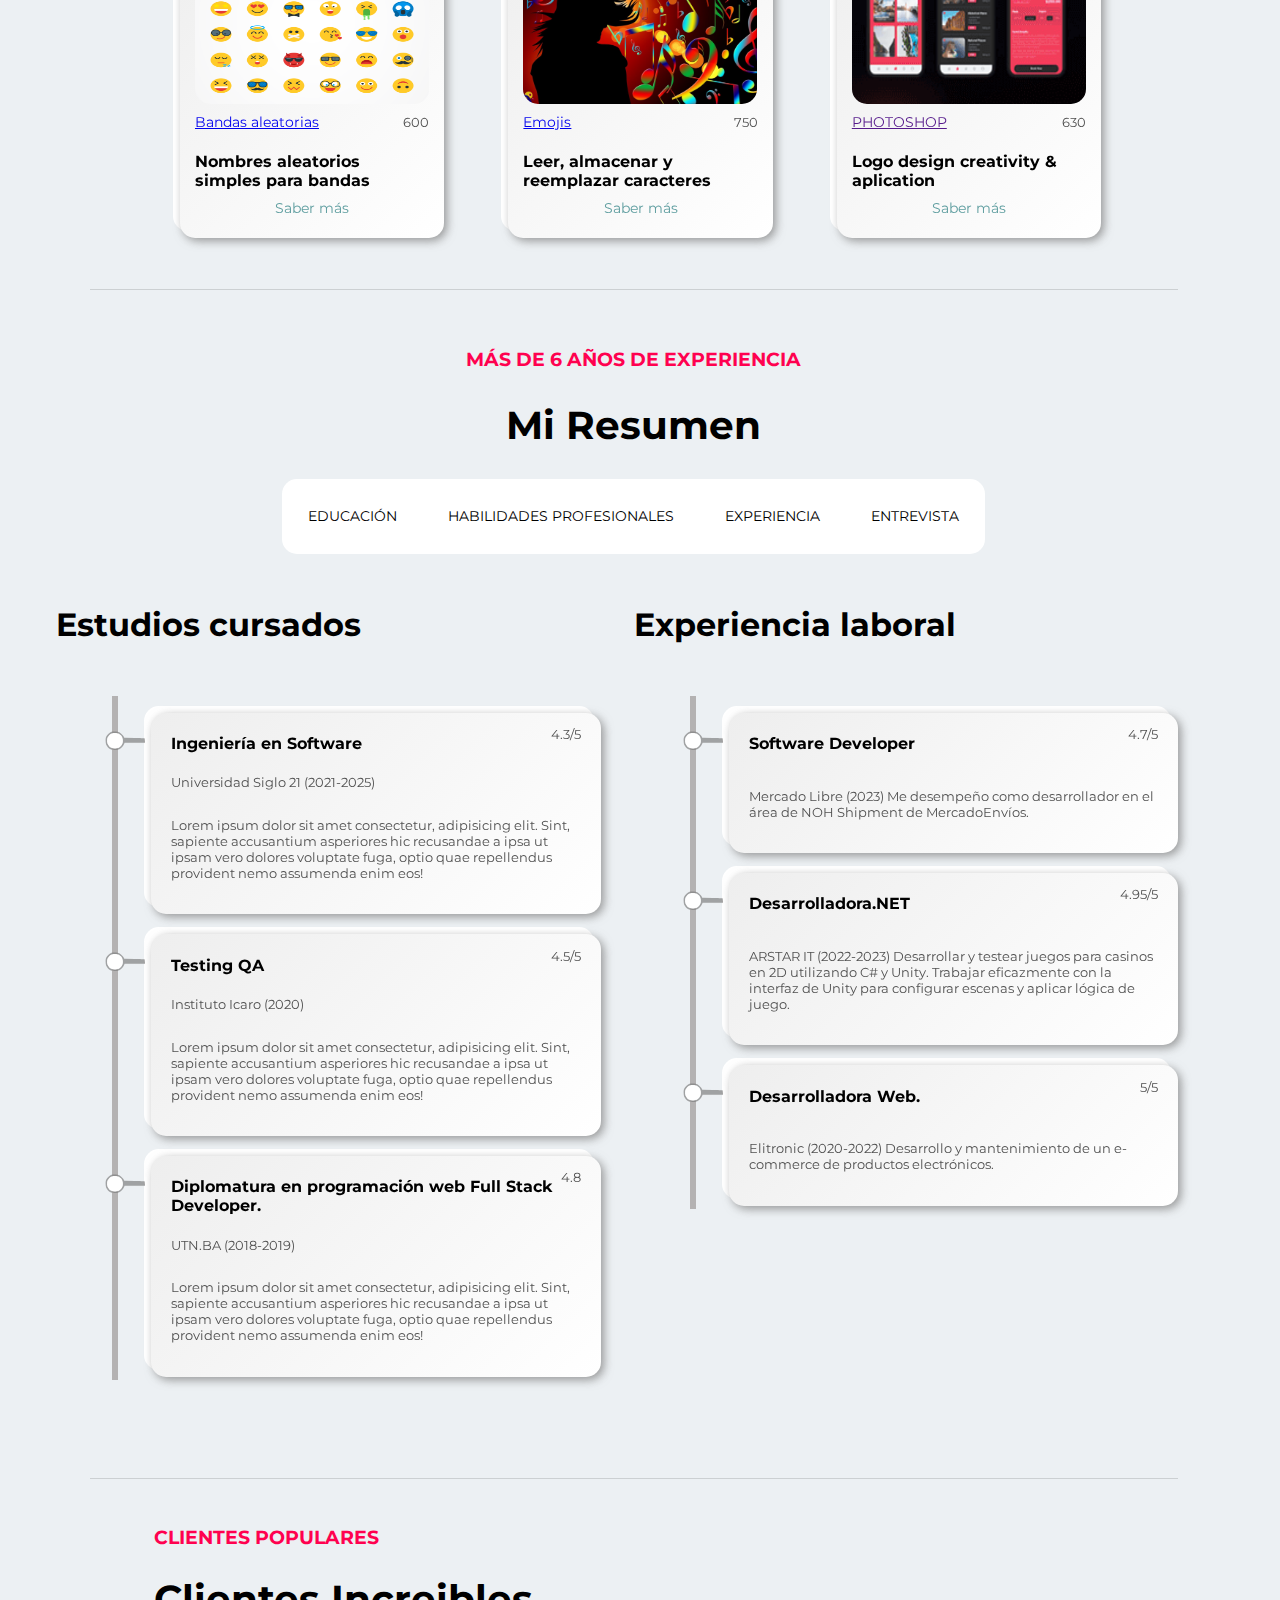
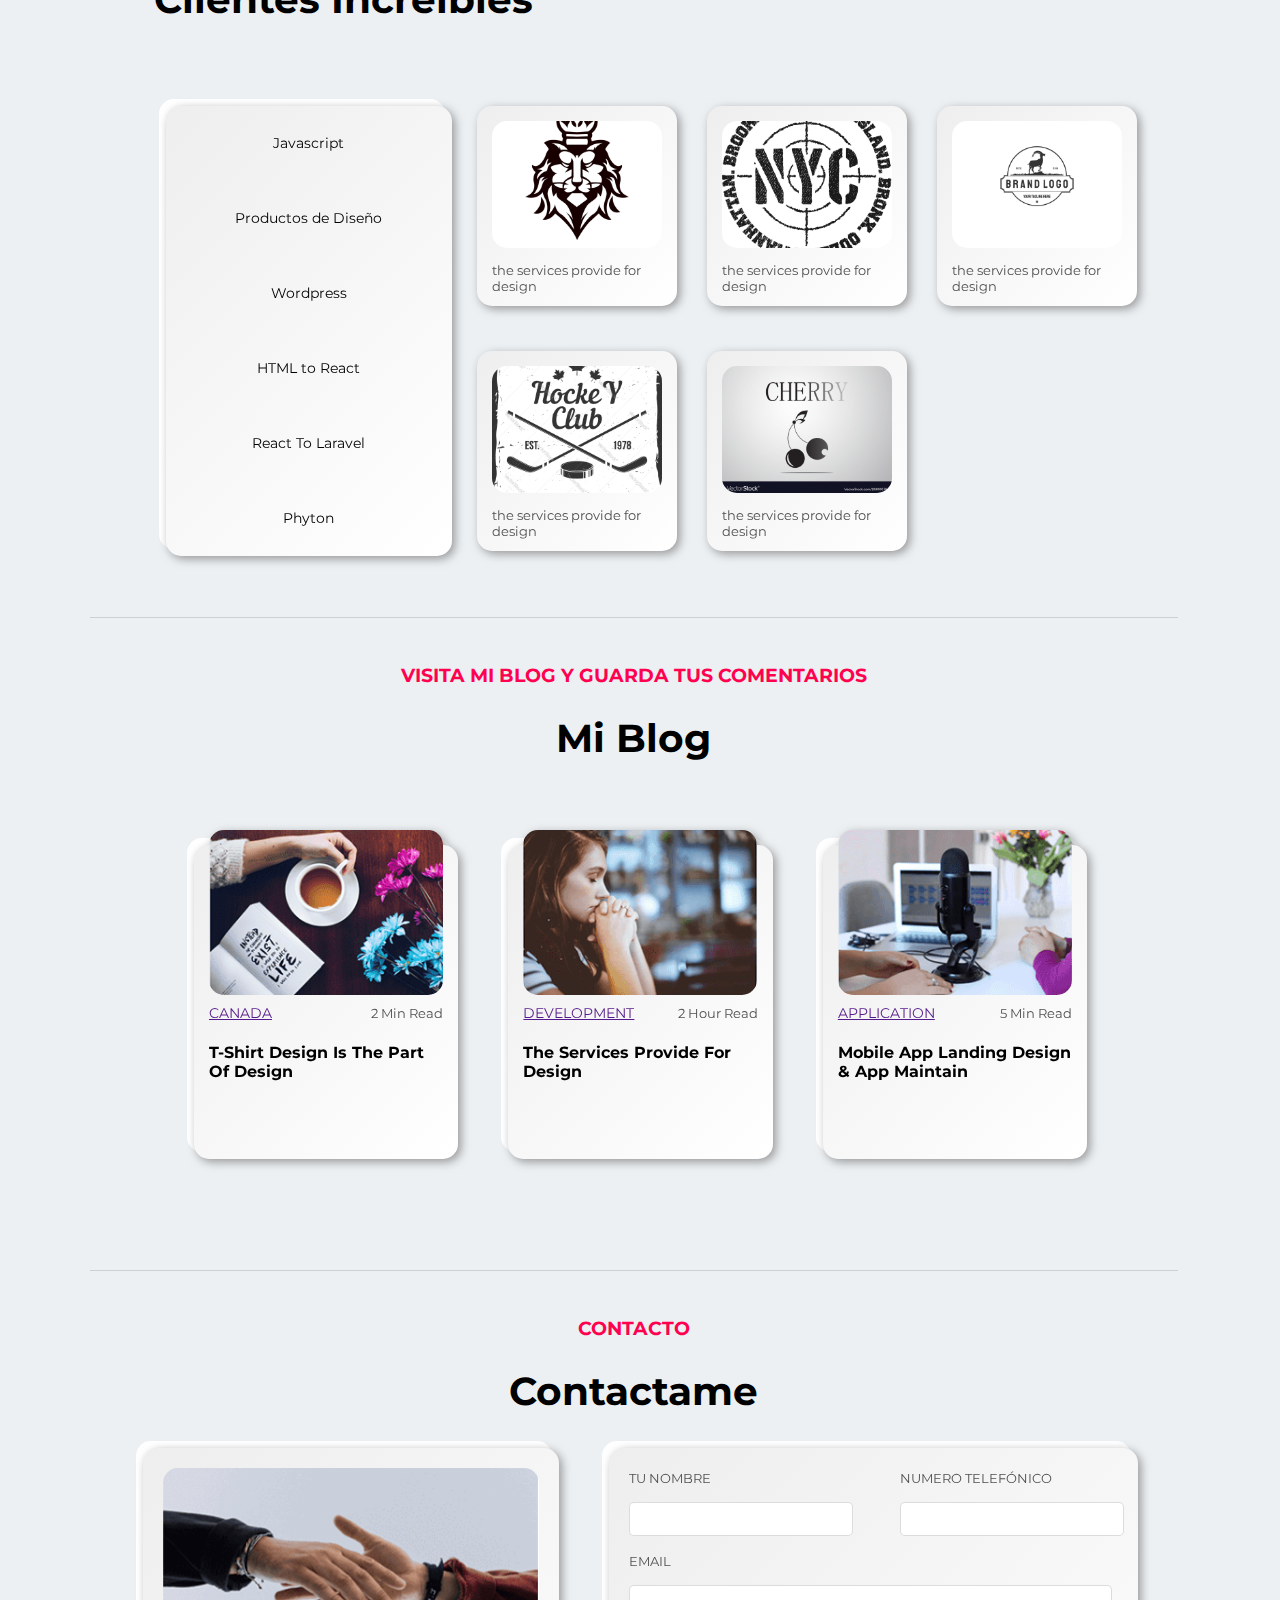
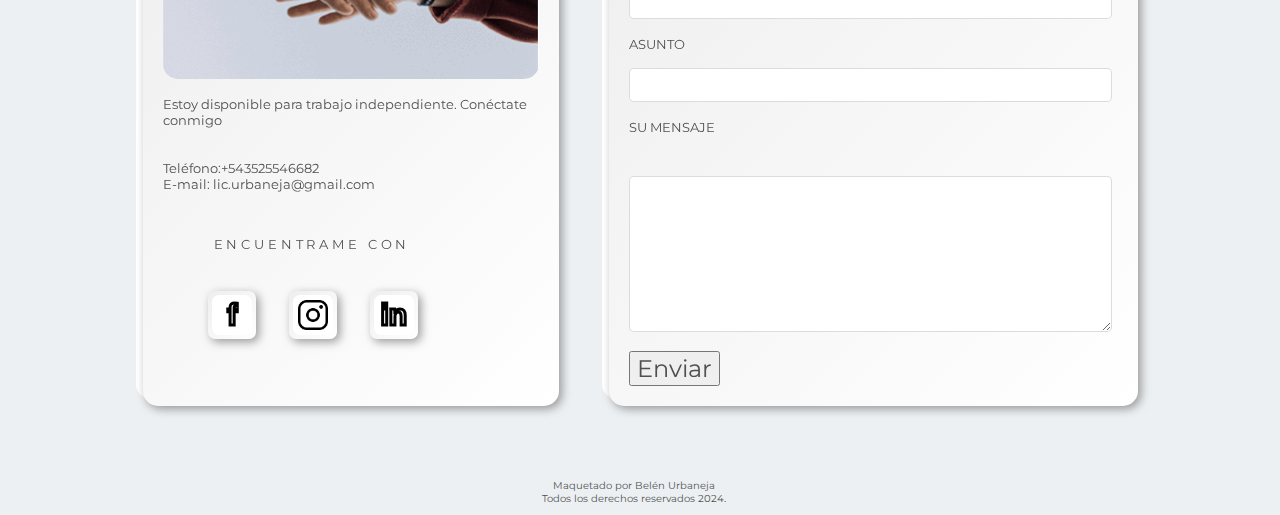
==== commit a21c2367: "Add files via upload" ====
--- a/index.html
+++ b/index.html
@@ -1,523 +1,505 @@
+<!DOCTYPE html>
 <html lang="es">
 
 <head>
-    <script type="text/javascript" src="/___vscode_livepreview_injected_script"></script>
     <meta charset="UTF-8">
     <meta name="viewport" content="width=device-width, initial-scale=1.0">
-    <title>Document</title>
+    <title>BelenCreaccion</title>
     <link rel="stylesheet" href="./css/header.css">
     <link rel="stylesheet" href="./css/banner.css">
     <link rel="stylesheet" href="./css/principal.css">
     <link rel="stylesheet" href="./css/resume.css">
     <link rel="stylesheet" href="./css/portfolio.css">
-    <link rel="stylesheet" href="css/whatIdo.css">
+    <link rel="stylesheet" href="./css/whatIdo.css">
     <link rel="stylesheet" href="./css/blog.css">
     <link rel="stylesheet" href="./css/contactMy.css">
     <link rel="preconnect" href="https://fonts.googleapis.com">
-    <link rel="preconnect" href="https://fonts.gstatic.com" crossorigin="">
+    <link rel="preconnect" href="https://fonts.gstatic.com" crossorigin>
     <link rel="preconnect" href="https://fonts.googleapis.com">
-    <link rel="preconnect" href="https://fonts.gstatic.com" crossorigin="">
-    <link href="https://fonts.googleapis.com/css2?family=Montserrat:ital,wght@0,700;0,900;1,500&amp;display=swap"
+    <link rel="preconnect" href="https://fonts.gstatic.com" crossorigin>
+    <link href="https://fonts.googleapis.com/css2?family=Montserrat:ital,wght@0,700;0,900;1,500&display=swap"
         rel="stylesheet">
     <link rel="stylesheet" href="./css/clientes.css">
- 
-
-
+    <script src="./js/css.js" defer></script>
 </head>
 
-
-<body>
-
-    <header class="header">
-        <figure>
-            <img src="./img/icon/logo.svg" alt="">
-        </figure>
+<body><header class="header">
+        
+    <img src="./img/icon/logo.svg" alt="logo de mi página">
+
+    <nav><ul class="menu"><p>MENU</p><li>
+        <a href="./#">inicio</a>
+        </li><li>
+        <a href="./#whatIdo">caracteristicas</a>
+        </li><li>
+        <a href="./#portfolio">Porfolio</a>
+        </li><li>
+        <a href="./#resume">Resumen</a>
+        </li><li>
+        <a href="./#blog">Blog</a>
+        </li><li>
+        <a href="./#Contact">Contacto</a>
+        </li><li>
+        <a href="./#precios">precios</a>
+        </li></ul>
+    </nav>
+
+
+</header>
+
+
+
+
+
+
+<div id="banner" class="banner"> <section>
+<h6>Bienvenido a mi mundo</h6>
+<h1>Hola, soy <strong>Belén Urbaneja una</strong> apasionada
+desarrolladora Full Stack Developer.
+<p>
+Con experiencia en html, css, Javascript disfruto enfrentando desafíos complejos y transformando
+ideas en soluciones funcionales con un enfoque creativo y soluciones técnicas sólidas. 
+Explora mi porfolio y descubre como puedo llevar tu proyecto al siguiente nivel.
+</p>
+<div class="fleX redes">
+<div>
+
+<h6>ENCUENTRAME CON</h6>
+<nav><ul class="menu">
+<li class="desplazar7 iconB">
+<a class="iconF" href="">f</a>
+</li>
+<li class="desplazar7 iconB"><a class="iconF" href="">
+<img src="./img/icon/Instagram.png" alt=""></a></li>
+<li class="desplazar7 iconB">
+<a class="iconF" href="">in</a>
+</li>
+</ul>   
+</nav>
+</div>
+<div>
+<h6>mejores habilidades en</h6>
+<nav><ul class="menu">
+<li class="desplazar7 iconB">
+<a class="iconF" href="" style=" text-transform: lowercase;  color:rgb(252, 41, 105) !important;font-family: cursive !important;font-size: 35px; font-weight: bolder;-webkit-text-stroke: 2px !important;
+-webkit-text-stroke-color:rgb(252, 41, 105) !important;">
+in
+</a>
+</li>
+<li class="desplazar7 iconB">
+    <a class="iconF" href="">
+    <img src="./img/icon/fimga.png">
+    </a>
+</li>
+<li class="desplazar7 iconB">
+<a class="iconF" href="">
+<img src="./img/icon/diamanteVect.webp">
+</a>
+</li>
+ </ul>
+ </nav>
+</div>
+</div>
+</h1></section>
+<div class="desplazarB">
+<img class="desplazar7 helado helado2" id="imgBanner" src="./img/banner/banner.png">
+
+</div>
+
+</div><hr><section class="whatIdoS" id="whatIdo">
+
+<h3 class="subtitulo  colorRouse">Características</h3>
+<h1 class="titulo">LO QUE HAGO</h1>
+<div class="whatIdoSS">
+
+<div class="slider-controls" style="justify-content:start;">
+<div>
+<button class="slider-button izq-btn" onclick="prevSlide()" style="filter: opacity(0.2);">&lt;</button>
+</div>
+</div>
+<div class="slider-container">
+<ul id="whatIdoS" class="slider-list">
+<li class="slider-item">
+<article class="desplazarB whatIdo">
+<div class="desplazar7">
+<img alt="" src="./img/icon/mobile.png">
+<h3>APP WEB</h3>
+<p>Diseño de aplicaciones basadas en NodeJS</p>
+</div>
+</article></li><li class="slider-item">
+<article class="desplazarB whatIdo">
+<div class="desplazar7">
+<img alt="" src="./img/icon/reactJS.png">
+<h3>ReactJS</h3>
+<p>Programación Web usando librería Javascript React, 
+para desarrollo de sitios Web.</p>
+</div>
+</article></li><li class="slider-item">
+<article class="desplazarB whatIdo">
+<div class="desplazar7">
+<img alt="" src="./img/icon/responsive.png">
+<h3>Diseño responsive</h3>
+<p>Diseño responsive usando
+ HTLM5, CSS3 personalizado, JavaScript, Bootstrap.</p>
+</div>
+</article></li><li class="slider-item">
+<article class="desplazarB whatIdo">
+<div class="desplazar7">
+<img alt="" src="./img/icon/mobile.png">
+<h3>Aplicaciones moviles</h3>
+<p>Diseño de aplicaciones moviles</p>
+</div>
+</article></li><li class="slider-item">
+<article class="desplazarB whatIdo">
+<div class="desplazar7">
+<img alt="" src="./img/icon/reactJS.png">
+<h3>SQL</h3>
+<p>Generar bases de datos estables y escalables</p>
+</div>
+</article></li><li class="slider-item">
+<article class="desplazarB whatIdo">
+<div class="desplazar7">
+<img alt="" src="./img/icon/responsive.png">
+<h3>Java</h3>
+<p>Programas de control de base de datos.</p>
+</div>
+</article></li></ul>
+</div>
+<div class="slider-controls" style="justify-content:end;">
+<div>
+<button class="slider-button der-btn" onclick="nextSlide()">&gt;</button>
+</div>
+</div>
+</div>
+</section><hr><section class="portfolio" id="portfolio"><div class="textCenter">
+<h3 class=" colorRouse">Visita mi portafolio y guarda tus comentarios</h3>
+<h1>mi portafolio</h1>
+</div>
+<div id="portfolioS" class="portfolioS"> 
+<div>
+<article class="desplazarB Tarjetas">
+<div class="desplazar7">
+<span class="picture270">
+<a href="./bandas.html"><img style="" src="./img/clientes/13.webp" alt=""></a>
+</span>
+<div class="whatIdo"><a href="./bandas.html">Bandas aleatorias</a><p>600</p></div>
+<h4>Nombres aleatorios simples para bandas</h4>
+<a class="OpenMod">Saber más</a>
+</div>
+</article>
+<div class="modal desplazarB">
+<div class="modal-content desplazar7">
+<span class="close"><h1 style="float:left;width:40px;">×</h1></span>
+<p class="modalX">Más información sobre el proyecto...</p>
+<a class="modalX" href="./bandas.html">Ver en GitHub</a>
+</div>
+</div>
+</div><div>
+<article class="desplazarB Tarjetas">
+<div class="desplazar7">
+<span class="picture270">
+<a href="./emojis.html"><img style="" src="./img/clientes/14.jpg" alt=""></a>
+</span>
+<div class="whatIdo"><a href="./emojis.html">Emojis</a><p>750</p></div>
+<h4>Leer, almacenar y reemplazar caracteres</h4>
+<a class="OpenMod">Saber más</a>
+</div>
+</article>
+<div class="modal desplazarB">
+<div class="modal-content desplazar7">
+<span class="close"><h1 style="float:left;width:40px;">×</h1></span>
+<p class="modalX">Más información sobre el proyecto...</p>
+<a class="modalX" href="./emojis.html">Ver en GitHub</a>
+</div>
+</div>
+</div><div>
+<article class="desplazarB Tarjetas">
+<div class="desplazar7">
+<span class="picture270">
+<a href=""><img style="" src="./img/clientes/11.png" alt=""></a>
+</span>
+<div class="whatIdo"><a href="">PHOTOSHOP</a><p>630</p></div>
+<h4>Logo design creativity &amp;
+aplication</h4>
+<a class="OpenMod">Saber más</a>
+</div>
+</article>
+<div class="modal desplazarB">
+<div class="modal-content desplazar7">
+<span class="close"><h1 style="float:left;width:40px;">×</h1></span>
+<p class="modalX">Más información sobre el proyecto...</p>
+<a class="modalX" href="">Ver en GitHub</a>
+</div>
+</div>
+</div></div>
+</section><hr><div id="resume" class="resume .fleX ">
+
+        <h3 class="colorRouse">Más de 6 años de experiencia</h3>
+        <h1>Mi Resumen</h1>
+    
+  
+    <nav class="centerFlex desplazarB">
         <ul class="menu">
-            <p>MENU</p>
-            <li>
-                <a href="#">Inicio</a>
-            </li>
-            <li>
-                <a href="#">Características</a>
-            </li>
-            <li>
-                <a href="#">porfolio</a>
-            </li>
-            <li>
-                <a href="#">resumen</a>
-            </li>
-            <li>
-                <a href="#">clientes</a>
-            </li>
-
-            <li>
-                <a href="#">blog</a>
-            </li>
-
-            <li>
-                <a href="#">contact</a>
-            </li>
-            <li>
-                <a href="#">precios</a>
-            </li>
+            <li class=""><a href="">educación</a></li>
+            <li class=""><a href="">Habilidades profesionales</a></li>
+            <li class=""><a href="">experiencia</a></li>
+            <li class=""><a href="">entrevista</a></li>
         </ul>
-
-    </header>
-    <main>
-        <div class="banner" id="banner">
-            <section>
-                <h6>Bienvenido a mi mundo</h6>
-                <h1>Hola, soy <strong style="color: rgb(255, 1, 79);">Belén Urbaneja una</strong> apasionada
-                    desarrolladora Full Stack Developer con un enfoque creativo
-                    y con soluciones técnicas sólidas.<strong
-                        style="color:rgb(255, 1, 79); font-family:sans-serif;">|</strong></h1>
-                <p>
-                    Con experiencia en html, css, Javascript disfruto enfrentando desafíos complejos y transformando
-                    ideas en soluciones funcionales. Explora mi porfolio y descubre cómo puedo llevar tu proyecto al
-                    siguiente nivel.
-                </p>
-                <div style="display: flex;">
-                    <div>
-                        <h6>FIND WITH ME</h6>
-                        <ul class="menu">
-                            <li class="desplazar7" style="padding: 4px 4px; border-radius: 7px !important;display: flex;width: 30px;height: 30px;display: flex;align-items: center;justify-content: center;
-                            ">
-                                <a style="padding: 4px 4px; border-radius: 7px !important;text-transform: lowercase;  color: white;-webkit-text-stroke: 2px;-webkit-text-stroke-color: black ;font-family:Verdana, Geneva, Tahoma, sans-serif !important;font-size: 30px; font-weight: 1000;top:10px;"
-                                    href="">f</a>
-                            </li>
-                            <li><a href=""><img class="desplazar7"
-                                        style="padding: 4px 4px; border-radius: 7px !important;display: flex;width: 30px;height: 30px;"
-                                        src="./img/icon/Instagram.png" alt=""></a></li>
-                            <li class="desplazar7" style="padding: 4px 4px; border-radius: 7px !important;display: flex;width: 30px;height: 30px;display: flex;align-items: center;
-                            ">
-                                <a style="padding: 4px 4px; border-radius: 7px !important;text-transform: lowercase;  color: white;-webkit-text-stroke: 2px;-webkit-text-stroke-color: black ;font-size: 20px; font-weight: 900;top:10px;"
-                                    href="">in</a>
-                            </li>
-                        </ul>
-                    </div>
-                    <div>
-                        <h6>best skill on</h6>
-                        <ul class="menu">
-                            <li class="desplazarB desplazar7"
-                                style="border-radius: 7px !important;width: 30px;padding: 0 3px; text-transform: lowercase;  color:rgb(252, 41, 105);font-family: cursive !important;font-size: 35px; font-weight: bolder;">
-                                in</li>
-                            <li style="padding: 0; "><img class="desplazar7"
-                                    style="padding: 4px 4px; border-radius: 7px !important;display: flex;width: 35px;height: 30px;"
-                                    src="./img/icon/fimga.png" alt="">
-                            </li>
-                            <li style="padding: 0; ">
-                                <img style="border-radius: 7px !important;width: 40px;"
-                                    src="./img/icon/diamanteVect.webp" alt="">
-                            </li>
-
-
-                        </ul>
-                    </div>
-                </div>
-            </section>
-            <picture>
-                <img src="./img/banner/banner.png" alt="mi foto">
-            </picture>
-        </div>
-        <hr>
-        <div class="whatIdo">
-            <div id="whatIdo">
-                <h3 class="subtitulo  colorRouse">Características</h3>
-                <h1 class="titulo">LO QUE HAGO</h1>
-
-                <div class="desplazarB whatIdo">
-                    <div class="desplazar7">
-                        <img alt="" src="./img/icon/mobile.png">
-                        <h3>Aplicaciones moviles</h3>
-                        <p>Diseño de aplicaciones moviles</p>
-                    </div>
-                </div>
-                <div class="desplazarB whatIdo">
-                    <div class="desplazar7">
-                        <img alt="" src="./img/icon/reactJS.png">
-                        <h3>ReactJS</h3>
-                        <p>Programación Web usando librería Javascript React,
-                            para desarrollo de sitios Web.</p>
-                    </div>
-                </div>
-                <div class="desplazarB whatIdo">
-                    <div class="desplazar7">
-                        <img alt="" src="./img/icon/responsive.png">
-                        <h3>Diseño responsive</h3>
-                        <p>Diseño responsive usando
-                            html5, ccs3, Bootstrap.</p>
-                    </div>
-                </div>
-            </div>
-        </div>
-        <hr>
-        <div class="portfolio">
-            <section class="textCenter">
-                <h3 class=" colorRouse">Visita mi porfolio y guarda tus comentarios</h3>
-                <h1>mi porfolio</h1>
-            </section>
-            <section id="portfolio">
-                <div class="desplazarB Tarjetas">
-                    <div class="desplazar7">
-                        <picture class="picture270">
-                            <a href=""><img style="" src="./img/clientes/12.png" alt=""></a>
-                        </picture>
-                        <div class="whatIdo"><a href="">DEVELOPMENT</a>
-                            <p>600</p>
-                        </div>
-                        <h4>the services provide for design</h4>
-                    </div>
-                </div>
-                <div class="desplazarB Tarjetas">
-                    <div class="desplazar7">
-                        <picture class="picture270">
-                            <a href=""><img style="" src="./img/clientes/10.png" alt=""></a>
-                        </picture>
-                        <div class="whatIdo"><a href="">APPLICATION</a>
-                            <p>750</p>
-                        </div>
-                        <h4>Mobile app landig design
-                            &amp; app maintain</h4>
-                    </div>
-                </div>
-                <div class="desplazarB Tarjetas">
-                    <div class="desplazar7">
-                        <picture class="picture270">
-                            <a href=""><img style="" src="./img/clientes/11.png" alt=""></a>
-                        </picture>
-                        <div class="whatIdo"><a href="">PHOTOSHOP</a>
-                            <p>630</p>
-                        </div>
-                        <h4>Logo design creativity &amp;
-                            aplication</h4>
-                    </div>
-                </div>
-            </section>
-        </div>
-        <hr>
-        <div class="resume">
-            <div class="textCenter">
-                <h3 class="colorRouse">Más de 6 años de experiencia</h3>
-                <h1>mi resumen</h1>
-            </div>
-
-            <div class="centerFlex desplazarB">
-                <ul class="menu desplazar7">
-                    <li class="desplazar7"><a href="">educación</a></li>
-                    <li class="desplazar7"><a href="">Habilidades profesionales</a></li>
-                    <li class="desplazar7"><a href="">experiencia</a></li>
-                    <li class="desplazar7"><a href="">entrevista</a></li>
-                </ul>
-
-            </div>
-            <div class="fleX">
-                <section>
-                    <h1>Educación</h1>
-                    <div id="educacion">
-
-                        <div style="">
-                            <div class="lineaV"></div>
-                            <div class="desplazarB">
-                                <div class="desplazar7">
-                                    <div class="fleX">
-                                        <div>
-                                            <h4>Ingeniería en Software</h4>
-                                            <p>Universidad Siglo 21 (2021-2025)</p>
-                                        </div>
-                                        <p>4.3/5</p>
-                                    </div>
-                                    <p>Lorem ipsum dolor sit amet consectetur, adipisicing elit. Sint, sapiente
-                                        accusantium asperiores hic recusandae a ipsa ut ipsam vero dolores voluptate
-                                        fuga, optio quae repellendus provident nemo assumenda enim eos!</p>
-                                </div>
-                            </div>
-                        </div>
-                        <div style="">
-                            <div class="lineaV"></div>
-                            <div class="desplazarB">
-                                <div class="desplazar7">
-                                    <div class="fleX">
-                                        <div>
-                                            <h4>Testing QA</h4>
-                                            <p>Instituto Icaro (2020)</p>
-                                        </div>
-                                        <p>4.5/5</p>
-                                    </div>
-                                    <p>Lorem ipsum dolor sit amet consectetur, adipisicing elit. Sint, sapiente
-                                        accusantium asperiores hic recusandae a ipsa ut ipsam vero dolores voluptate
-                                        fuga, optio quae repellendus provident nemo assumenda enim eos!</p>
-                                </div>
-                            </div>
-                        </div>
-                        <div style="">
-                            <div class="lineaV"></div>
-                            <div class="desplazarB">
-                                <div class="desplazar7">
-                                    <div class="fleX">
-                                        <div>
-                                            <h4>Diplomatura en programación web Full Stack Developer.</h4>
-                                            <p>UTN.BA (2018-2019)</p>
-                                        </div>
-                                        <p>4.8</p>
-                                    </div>
-                                    <p>Lorem ipsum dolor sit amet consectetur, adipisicing elit. Sint, sapiente
-                                        accusantium asperiores hic recusandae a ipsa ut ipsam vero dolores voluptate
-                                        fuga, optio quae repellendus provident nemo assumenda enim eos!</p>
-                                </div>
-                            </div>
-                        </div>
-                    </div>
-                </section>
-
-                <section>
-                    <h1>Experiencia laboral</h1>
-                    <div id="jobExp">
-
-                        <div style="">
-                            <div class="lineaV"></div>
-                            <div class="desplazarB">
-                                <div class="desplazar7">
-                                    <div class="fleX">
-
-                                        <h4>Software Developer</h4>
-                                        <p>4.7/5</p>
-                                    </div>
-
-
-                                    <p>Mercado Libre (2023)
-                                        Me desempeño como desarrollador en el área de NOH Shipment de MercadoEnvíos.</p>
-                                </div>
-                            </div>
-                        </div>
-                        <div style="">
-                            <div class="lineaV"></div>
-                            <div class="desplazarB">
-                                <div class="desplazar7">
-                                    <div class="fleX">
-
-                                        <h4>Desarrolladora.NET</h4>
-                                        <p>4.95/5</p>
-                                    </div>
-
-
-                                    <p>ARSTAR IT (2022-2023)
-                                        Desarrollar y testear juegos para casinos en 2D utilizando C# y Unity. Trabajar
-                                        eficazmente con la interfaz de Unity para configurar escenas y aplicar lógica de
-                                        juego.</p>
-                                </div>
-                            </div>
-                        </div>
-                        <div style="">
-                            <div class="lineaV"></div>
-                            <div class="desplazarB">
-                                <div class="desplazar7">
-                                    <div class="fleX">
-
-                                        <h4>Desarrolladora Web.</h4>
-                                        <p>5/5</p>
-                                    </div>
-
-
-                                    <p>Elitronic (2020-2022)
-                                        Desarrollo y mantenimiento de un e-commerce de productos electrónicos.</p>
-                                </div>
-                            </div>
-                        </div>
-                    </div>
-                </section>
-            </div>
-        </div>
-
-
-        <hr>
-        <div id="client">
-            <div>
-                <h3 class="colorRouse">CLIENTES POPULARES</h3>
-                <h1>Clientes Increibles</h1>
-            </div>
-            <section id="client2" style="display: flex;">
-                <div style="padding-top: 50px; ">
-                    <div style="height: min-content;" class="desplazarB">
-                        <ul class="desplazar7">
-                            <li><a href="">Javascript</a></li>
-                            <li><a href="">Productos de Diseño</a></li>
-                            <li><a href="">Wordpress</a></li>
-                            <li><a href="">HTML to React</a></li>
-                            <li><a href="">React To Laravel</a></li>
-                            <li><a href="">Phyton</a></li>
-
-                        </ul>
-                    </div>
-                </div>
-                <div id="clientMuestra">
-
-
-                    <div class="">
-                        <div class="desplazar7">
-
-                            <picture class="picture270">
-                                <a href=""><img src="./img/clientes/1.jpg" alt=""></a>
-                            </picture>
-
-                            <p>the services provide for design</p>
-
-                        </div>
-                    </div>
-                    <div class="">
-                        <div class="desplazar7">
-
-                            <picture class="picture270">
-                                <a href=""><img src="./img/clientes/3.jpg" alt=""></a>
-                            </picture>
-
-                            <p>the services provide for design</p>
-
-                        </div>
-                    </div>
-                    <div class="">
-                        <div class="desplazar7">
-
-                            <picture class="picture270">
-                                <a href=""><img src="./img/clientes/2.jpg" alt=""></a>
-                            </picture>
-
-                            <p>the services provide for design</p>
-
-                        </div>
-                    </div>
-                    <div class="">
-                        <div class="desplazar7">
-
-                            <picture class="picture270">
-                                <a href=""><img src="./img/clientes/5.jpg" alt=""></a>
-                            </picture>
-
-                            <p>the services provide for design</p>
-
-                        </div>
-                    </div>
-                    <div class="">
-                        <div class="desplazar7">
-
-                            <picture class="picture270">
-                                <a href=""><img src="./img/clientes/4.jpg" alt=""></a>
-                            </picture>
-
-                            <p>the services provide for design</p>
-
+    </nav>
+    <div class="fleX">
+        <section>
+            <h1>Estudios cursados</h1>
+            <div id="educacion" class="educacion">
+
+            <article>
+<div class="lineaV"></div>
+<div class="desplazarB">
+<div class="desplazar7">
+<div class="fleX">
+<div>
+<h4>Ingeniería en Software</h4><p>Universidad Siglo 21 (2021-2025)</p>
+</div>
+<p>4.3/5</p>
+</div>
+<p>Lorem ipsum dolor sit amet consectetur, adipisicing elit. Sint, sapiente accusantium asperiores hic recusandae a ipsa ut ipsam vero dolores voluptate fuga, optio quae repellendus provident nemo assumenda enim eos!</p>
+</div>
+</div>
+</article><article>
+<div class="lineaV"></div>
+<div class="desplazarB">
+<div class="desplazar7">
+<div class="fleX">
+<div>
+<h4>Testing QA</h4><p>Instituto Icaro (2020)</p>
+</div>
+<p>4.5/5</p>
+</div>
+<p>Lorem ipsum dolor sit amet consectetur, adipisicing elit. Sint, sapiente accusantium asperiores hic recusandae a ipsa ut ipsam vero dolores voluptate fuga, optio quae repellendus provident nemo assumenda enim eos!</p>
+</div>
+</div>
+</article><article>
+<div class="lineaV"></div>
+<div class="desplazarB">
+<div class="desplazar7">
+<div class="fleX">
+<div>
+<h4>Diplomatura en programación web Full Stack Developer.</h4><p>UTN.BA (2018-2019)</p>
+</div>
+<p>4.8</p>
+</div>
+<p>Lorem ipsum dolor sit amet consectetur, adipisicing elit. Sint, sapiente accusantium asperiores hic recusandae a ipsa ut ipsam vero dolores voluptate fuga, optio quae repellendus provident nemo assumenda enim eos!</p>
+</div>
+</div>
+</article></div>
+        </section>
+
+        <section>
+            <h1>Experiencia laboral</h1>
+            <div id="jobExp" class="jobExp">
+
+            <article>
+<div class="lineaV"></div>
+<div class="desplazarB">
+<div class="desplazar7">
+<div class="fleX">
+<div>
+<h4>Software Developer</h4><p></p>
+</div>
+<p>4.7/5</p>
+</div>
+<p>Mercado Libre (2023)
+    Me desempeño como desarrollador en el área de NOH Shipment de MercadoEnvíos.</p>
+</div>
+</div>
+</article><article>
+<div class="lineaV"></div>
+<div class="desplazarB">
+<div class="desplazar7">
+<div class="fleX">
+<div>
+<h4>Desarrolladora.NET</h4><p></p>
+</div>
+<p>4.95/5</p>
+</div>
+<p>ARSTAR IT  (2022-2023)
+    Desarrollar y testear juegos para casinos en 2D utilizando C# y Unity. Trabajar eficazmente con la interfaz de Unity para configurar escenas y aplicar lógica de juego.</p>
+</div>
+</div>
+</article><article>
+<div class="lineaV"></div>
+<div class="desplazarB">
+<div class="desplazar7">
+<div class="fleX">
+<div>
+<h4>Desarrolladora Web.</h4><p></p>
+</div>
+<p>5/5</p>
+</div>
+<p>Elitronic (2020-2022)
+    Desarrollo y mantenimiento de un e-commerce de productos electrónicos.</p>
+</div>
+</div>
+</article></div>
+        </section>
+    </div>
+</div><hr><div id="client" class="client">
+
+
+   <h3 class="colorRouse">CLIENTES POPULARES</h3>
+   <h1>Clientes Increibles</h1>
+
+<section id="client2" class="client2 fleX">
+   <div>
+       <nav style="height: min-content;" class="desplazarB">
+       <ul class="desplazar7">
+       <li><a href="">Javascript</a></li>
+       <li><a href="">Productos de Diseño</a></li>
+       <li><a href="">Wordpress</a></li>
+       <li><a href="">HTML to React</a></li>
+       <li><a href="">React To Laravel</a></li>
+       <li><a href="">Phyton</a></li>
+
+   </ul>
+       </nav>
+   </div>
+   <div id="clientMuestra" class="clientMuestra">
+
+
+   <article>
+<div class="desplazar7">
+
+<span class="picture270">
+<a href=""><img src="./img/clientes/1.jpg" alt=""></a>
+</span>
+
+<p>the services provide for design</p>
+
+</div></article><article>
+<div class="desplazar7">
+
+<span class="picture270">
+<a href=""><img src="./img/clientes/3.jpg" alt=""></a>
+</span>
+
+<p>the services provide for design</p>
+
+</div></article><article>
+<div class="desplazar7">
+
+<span class="picture270">
+<a href=""><img src="./img/clientes/2.jpg" alt=""></a>
+</span>
+
+<p>the services provide for design</p>
+
+</div></article><article>
+<div class="desplazar7">
+
+<span class="picture270">
+<a href=""><img src="./img/clientes/5.jpg" alt=""></a>
+</span>
+
+<p>the services provide for design</p>
+
+</div></article><article>
+<div class="desplazar7">
+
+<span class="picture270">
+<a href=""><img src="./img/clientes/4.jpg" alt=""></a>
+</span>
+
+<p>the services provide for design</p>
+
+</div></article></div>
+</section>
+
+</div><hr><div id="blog" class="textCenter blog">
+   
+    <h3 class="colorRouse ">visita mi blog y guarda tus comentarios</h3>
+    <h1>Mi Blog</h1>
+<section id="gridBlog" class="gridBlog">    
+<article class="desplazarB Tarjetas">
+<div class="desplazar7">
+<span>
+<a href=""><img src="./img/clientes/6.png" alt=""></a>
+</span>
+<div class="whatIdo"><a href="">CANADA</a><p>2 min read</p></div>
+<h4>T-shirt design is the part of design</h4>
+</div>
+</article><article class="desplazarB Tarjetas">
+<div class="desplazar7">
+<span>
+<a href=""><img src="./img/clientes/7.png" alt=""></a>
+</span>
+<div class="whatIdo"><a href="">DEVELOPMENT</a><p>2 hour read</p></div>
+<h4>The services provide for 
+design</h4>
+</div>
+</article><article class="desplazarB Tarjetas">
+<div class="desplazar7">
+<span>
+<a href=""><img src="./img/clientes/8.png" alt=""></a>
+</span>
+<div class="whatIdo"><a href="">APPLICATION</a><p>5 min read</p></div>
+<h4>Mobile app landing
+design &amp; app maintain</h4>
+</div>
+</article></section>
+    </div><hr><div id="Contact" class="Contact"> 
+<div class="textCenter ">
+    <h3 class="colorRouse">contacto</h3>
+    <h1>Contactame</h1>
+</div>
+<section class="fleX ">
+    <div class="desplazarB">
+        <div class="desplazar7" style="height: 518px;">
+
+            <span class="picture270">
+                <a href=""><img src="./img/clientes/9.png" alt=""></a>
+            </span>
+            <p>Estoy disponible para trabajo independiente. Conéctate conmigo
+                <br><br>
+                    <br>Teléfono:+543525546682
+                    <br>E-mail: lic.urbaneja@gmail.com
+                        </p>
+                        <div class="fleX redes">
+                        <div>
+
+<h6>ENCUENTRAME CON</h6>
+<nav><ul class="menu">
+<li class="desplazar7 iconB">
+<a class="iconF" href="">f</a>
+</li>
+<li class="desplazar7 iconB"><a class="iconF" href="">
+<img src="./img/icon/Instagram.png" alt=""></a></li>
+<li class="desplazar7 iconB">
+<a class="iconF" href="">in</a>
+</li>
+</ul>   
+</nav>
+</div>
                         </div>
                     </div>
                 </div>
-            </section>
-        </div>
-        <hr>
-        <div class="textCenter" id="blog">
-            <h3 class="colorRouse ">visita mi blog y guarda tus comentarios</h3>
-            <h1>Mi Blog</h1>
-
-            <div id="gridBlog" style="">
-                <div class="desplazarB Tarjetas">
-                    <div class="desplazar7">
-                        <picture>
-                            <a href=""><img src="./img/clientes/6.png" alt=""></a>
-                        </picture>
-                        <div class="whatIdo"><a href="">CANADA</a>
-                            <p>2 min read</p>
-                        </div>
-                        <h4>T-shirt design is the part of design</h4>
-                    </div>
-                </div>
-                <div class="desplazarB Tarjetas">
-                    <div class="desplazar7">
-                        <picture>
-                            <a href=""><img src="./img/clientes/7.png" alt=""></a>
-                        </picture>
-                        <div class="whatIdo"><a href="">DEVELOPMENT</a>
-                            <p>2 hour read</p>
-                        </div>
-                        <h4>The services provide for
-                            design</h4>
-                    </div>
-                </div>
-                <div class="desplazarB Tarjetas">
-                    <div class="desplazar7">
-                        <picture>
-                            <a href=""><img src="./img/clientes/8.png" alt=""></a>
-                        </picture>
-                        <div class="whatIdo"><a href="">APPLICATION</a>
-                            <p>5 min read</p>
-                        </div>
-                        <h4>Mobile app landing
-                            design &amp; app maintain</h4>
-                    </div>
-                </div>
-            </div>
-        </div>
-        <hr>
-        <div id="Contact">
-            <div class="textCenter ">
-                <h3 class="colorRouse">contacto</h3>
-                <h1>contacta me</h1>
-            </div>
-            <section class="fleX">
-                <div class="desplazarB">
-                    <div class="desplazar7">
-
-                        <picture class="picture270">
-                            <a href=""><img src="./img/clientes/9.png" alt=""></a>
-                        </picture>
-                        <p>Estoy disponible para trabajo independiente. Conéctate conmigo
-                            <br><br>
-                            <br>Teléfono: +543525546682
-                            <br>E-mail: lic.urbaneja@gmail.com
-                        </p>
-                        <div style="display: flex;">
-                            <div>
-                                <h6>FIND WITH ME</h6>
-                                <ul class="menu">
-                                    <li class="desplazar7" style="padding: 4px 4px; border-radius: 7px !important;display: flex;width: 30px;height: 30px;display: flex;align-items: center;justify-content: center;
-                                ">
-                                        <a style="padding: 4px 4px; border-radius: 7px !important;text-transform: lowercase;  color: white;-webkit-text-stroke: 2px;-webkit-text-stroke-color: black ;font-family:Verdana, Geneva, Tahoma, sans-serif !important;font-size: 30px; font-weight: 1000;top:10px;"
-                                            href="">f</a>
-                                    </li>
-                                    <li><a href=""><img class="desplazar7"
-                                                style="padding: 4px 4px; border-radius: 7px !important;display: flex;width: 30px;height: 30px;"
-                                                src="./img/icon/Instagram.png" alt=""></a></li>
-                                    <li class="desplazar7" style="padding: 4px 4px; border-radius: 7px !important;display: flex;width: 30px;height: 30px;display: flex;align-items: center;
-                                ">
-                                        <a style="padding: 4px 4px; border-radius: 7px !important;text-transform: lowercase;  color: white;-webkit-text-stroke: 2px;-webkit-text-stroke-color: black ;font-size: 20px; font-weight: 900;top:10px;"
-                                            href="">in</a>
-                                    </li>
-                                </ul>
-                            </div>
+                    <div class="desplazarB">
+                    <form *="" action="" class="desplazar7 formContact" method="POST">
+                    <div class="flexBetween">
+                        <div><label for="nombre">TU NOMBRE</label><input name="nombre" type="text"></div>
+                        <div><label for="numeroTel">NUMERO TELEFÓNICO</label><input name="numeroTel" type="text">
                         </div>
                     </div>
-                </div>
-                <div class="desplazarB">
-                    <form class="desplazar7" id="formContact "
-                        style="padding: 20px;width:calc(425px + 5vw);height: 485px;">
-                        <div class="flexBetween" style="">
-                            <div><label for="">TU NOMBRE</label><input style="display: block;" type="text"></div>
-                            <div><label for="">NUMERO TELEFÓNICO</label><input style="display: block;" type="text">
-                            </div>
-                        </div>
-                        <div><label for="">EMAIL</label><input style="display: block;" type="text"></div>
-                        <div><label for="">ASUNTO</label><input style="display: block;" type="text"></div>
-                        <div><label for="">EMAIL</label><textarea style="display: block;"></textarea></div>
-                    </form>
-                </div>
-            </section>
-        </div>
-        <hr>
-    </main>
-
-    <p class="nota-pie">Maquetado por Belén Urbaneja<br>Todos los derechos
-        reservados 2024.
-    </p>
-
-
-
-
-</body>
+                    <div><label for="correo">EMAIL</label><input name="correo" type="text"></div>
+                    <div><label for="asunto">ASUNTO</label><input name="asunto" type="text"></div>
+                    <div><label for="msjU">SU MENSAJE</label><textarea name="msjU"></textarea></div>
+                    <button id="EnviarSubmit" type="button">Enviar</button>
+                </form>
+                    </div>
+                </section>
+       
+        </div><p class="nota-pie">
+Maquetado por Belén Urbaneja<br>Todos los derechos
+reservados 2024.
+
+</p></body>
 
 </html>--- a/css/header.css
+++ b/css/header.css
@@ -1,134 +1,138 @@
 header {
     display: flex;
     justify-content: space-around;
+    align-items: center;
     position: fixed;
     z-index: 10;
     background: var(--ShadowBoxB);
     width: 101vw;
 }
 
-header figure {
-    width: min-content;
+header  {
+   
+}
+
+header>img {
     margin: 0;
     filter: drop-shadow(3px 3px 3px rgb(0, 255, 170));
-}
-
-.menu {
-    display: flex;
-    align-items: center;
-    height: 3vw;
-    text-transform: uppercase;
-    list-style: none;
-
-
-}
-
-.menu li {
-    width: max-content;
-  padding:0 2vw 0 2vw;
- 
+    height: calc(40px + 2vw);
+    padding: 0 0 calc(2vw + 20px)  0;
 }
 
 
 
+header li:hover a {
+    color: var(--RouseEspecial) !important;
+}
 
 
-header li:hover {
-    display: flex;
-    align-items: center;
-    justify-content: center;
-   
-    border-radius: 5px;
-    background: linear-gradient(145deg, rgba(255, 255, 255, 0.73), rgb(255, 255, 255));
-    filter: drop-shadow(1px 2px 5px rgb(63, 63, 63));
-
-}
-header li:hover a{
-    color: var(--RouseEspecial);
-}
-header a {
-    margin: 1vw 0;
-}
 .header ul p {
     display: none;
-  }
-  @keyframes aparecer {
-    0% { opacity: 0;
-        }
-    100% { opacity: 1;
-         }
-  }
+}
+
+@keyframes aparecer {
+    0% {
+        opacity: 0;
+    }
+
+    100% {
+        opacity: 1;
+    }
+}
 
 
 
- @keyframes abrir {
-    0% { max-height: 100px; }
-    100% { max-height:125px; }
-  }
-  
+@keyframes abrir {
+    0% {
+        max-height: 100px;
+    }
 
-@media screen and (max-width:1020px){
-
-.header{
-    align-items: center;
-   
-    flex-direction: column;
-    height: calc(60px + 8vw);
-    
-}
-.header ul{
-    display: block;
-    text-align: center;
-    padding: 0;
-    height: calc((24px + 7vw)/5);
-    justify-content: center;
-    align-items: center;
-    flex-direction: column;
-    overflow: visible;
-    z-index: 100;
- 
-}
-.header li{  
-   
-    background-color:   rgb(153, 153, 153);
-    width: 100vw;
-    visibility: collapse;
-  
-    text-align: center;
+    100% {
+        max-height: 125px;
+    }
 }
 
 
-.header ul * a{
-    font-size: large;
-  
-    padding:0;
+@media screen and (max-width:1020px) {
 
-   height: max-content;
-   
-    
+    .header {
+        align-items: center;
+       flex-direction: column;
+        height: calc(60px + 8vw);
+    }
+
+    .header ul {
+        display: block;
+        text-align: center;
+        height: calc((24px + 7vw)/5);
+        overflow: visible;
+        z-index: 100;
+    }
+
+    .header li {
+        background-color: rgb(153, 153, 153);
+        width: 102w;
+        visibility: collapse;
+        text-align: center;
+    }
+    .header li:first {
+
+        border-radius: 15px !important;
+    }
+    .header ul:last-child {
+
+        border-radius: 15px;
+    }
+    .header ul * a {
+        font-size: large;
+        
+        width: 102vw !important;
+
+    }
+
+    .header ul p {
+        display: block;
+        text-align: center;
+        margin: 0;
+        background-color: var(--FondoHeader);
+        visibility: visible !important;
+        font-weight: bold !important;
+        font-size: larger !important;
+        text-align: center;
+    }
+
+    .header ul {
+        animation-name: abrir;
+        animation-duration: 2s;
+        animation-fill-mode: forwards;
+    }
+
+    .header ul:hover li {
+        animation-name: aparecer;
+        animation-duration: 2s;
+        visibility: visible;
+    }
+
 }
 
-.header ul p {
-    display: block;
-    text-align: center;
-    margin: 0;
-    background-color:  var(--FondoHeader);
-    visibility: visible !important;
-    font-weight: bold !important;
-    font-size:larger !important;
-    text-align: center;
+@keyframes aparecer2 {
+    0% {
+        opacity: 0;
+    }
+
+    100% {
+        opacity: 1;
+    }
 }
 
-  .header ul{
-    animation-name: abrir;
+.helado:hover{
+    animation-name: aparecer;
     animation-duration: 2s;
-    animation-fill-mode: forwards;
-  }
-
-  .header ul:hover li{
-    animation-name: aparecer;
-   animation-duration: 2s;
- visibility: visible;
-  }
-
-}
+    visibility: visible;   
+       
+} 
+.helado2:not(:hover){
+    animation-name: aparecer2;
+    animation-duration: 2s;
+    visibility: visible;   
+}--- a/css/banner.css
+++ b/css/banner.css
@@ -1,68 +1,63 @@
-.banner{
+.banner {
     display: flex;
-  
+
     justify-content: center;
     align-items: center;
-    padding-top: 125px;
+    padding: 140px 0 50px 0;
 }
-.banner ul{
+.banner img{
     padding: 0;
+    width: 30vw; 
+    background-size:cover;
+    background-repeat: no-repeat;
+
 }
-.banner li{
-    padding: 0;
-}
-.banner section{
-    
+
+.banner section {
+   margin-right: 25px;
     width: 46vw;
 }
- .banner picture{
-    background-color: white;
-    border-radius: 15px;
-    width: 30vw;
-    height: min-content;
+
+
+
+
+.banner h6,
+.banner h3,
+.banner h1 {
+    font-family: 'Montserrat', sans-serif;
 }
 
-.banner img{
-    position: relative;
-    left: 7px;
-    top: 7px;
-    
-    width: 30vw;
-    border-radius: 15px;
-    filter: drop-shadow(3px 3px 5px rgba(128, 128, 128, 0.384));
+.banner h1 {
+    font-size: calc(20px + 1.25vw);
+
+}
+.resaltar{
+    letter-spacing: 0.5vw;
+    font-weight: 700;
+}
+.banner h6 {
+    font-size: calc(7px + 0.5vw);
+    text-transform: uppercase;
+    letter-spacing: 0.3vw;
+    font-weight: 400;
+
+    color: rgb(80, 80, 80);
 }
 
-.banner h6,.banner h3, .banner h1{
-    font-family: 'Montserrat', sans-serif;
+
+.banner strong {
+    color: var(--RouseEspecial);
 }
-.banner h1{
-    font-size: calc(20px + 1.25vw);
-    
-}
-.banner h6{
-    font-size: calc(7px + 0.5vw);
-    text-transform: uppercase; 
-    letter-spacing: 0.3vw; 
-    font-weight:400 ;
-   
-    color: rgb(80, 80, 80);
-}
-.banner .menu{
-    display: flex;
-    width: 275px;
-    justify-content: space-evenly;
-    position: relative;
-   right: 45px;
- 
-}
+
 @media screen and (max-width:850px) {
-    .banner{
+    .banner {
         flex-direction: column-reverse;
         justify-content: center;
     }
-    .banner div{
+
+    .banner div {
         flex-direction: column;
         justify-content: center;
     }
-    
+
 }--- a/css/principal.css
+++ b/css/principal.css
@@ -30,8 +30,14 @@
     border: var(--GreyEspecial) !important;
     background-color: var(--GreyEspecial) ;
 }
+
 a{
     font-size: var(--MenuFontS);
+}
+button{
+    font-size: x-large;
+    font-weight:400 ;
+    color: rgb(80, 80, 80);
 }
 p,label{
     font-size: calc(7px + 0.5vw);
@@ -44,16 +50,21 @@
     font-size: 10px ;
     padding-top: 30px;
 }
+strong{
+    color: var(--RouseEspecial);
+}
 .upperFont{
   text-transform: uppercase;
 }
 body{
-   
+    display: grid;
+    justify-content: center;
     overflow-x: hidden;
     width: 99vw;
     background-color: rgb(236, 240, 243);
     margin: 0;
 }
+
 .shadowBox{
     filter: var(--ShadowBox);
 } 
@@ -94,17 +105,13 @@
 .desplazarB{
     background-color: white;
     border-radius: 15px;
-}
-li a,
-li a:link {
-    text-decoration: none;
-    color: black;
-
-}
+    width: max-content;
+}
+
 hr + * > h3,hr + * > * > h3{
     text-transform: uppercase;   
 }
-picture{
+span{
     display: flex;
     align-items: center;
     justify-content: center;
@@ -138,8 +145,93 @@
 ::-webkit-scrollbar {
     width: 0px;
 }
-
-
+.iconB {
+    padding: 4px 4px !important;
+    border-radius: 7px !important;
+    display: flex !important;
+    width: 40px !important;
+    height: 40px !important;
+    align-items: center !important;
+    justify-content: center !important;
+}
+
+.iconF {
+   
+    text-align: center;
+    padding: 4px 4px !important;
+    border-radius: 7px !important;
+    text-transform: lowercase !important;
+    color: white !important;
+    -webkit-text-stroke: 2px !important;
+    -webkit-text-stroke-color: black !important;
+    font-family: Verdana, Geneva, Tahoma, sans-serif !important;
+    font-size: 30px !important;
+    font-weight: 1000 !important;
+    width: 40px !important;
+    height: 40px !important;
+    background-color: white;
+    box-sizing: border-box;
+}
+.redes ul {
+    display: flex;
+    width: 275px;
+    justify-content: space-evenly;
+    position: relative;
+    right: 45px;
+
+}
+
+.redes ul,
+.redes li {
+    padding: 0;
+}
+.redes li a img{
+    top:0;
+    left: 0;
+   width: 40px !important;
+
+}
+.Tarjetas {
+    width:var(--vRectW) !important;
+    height: var(--vRectH) !important;
+}
+.Tarjetas h4{
+margin-bottom: 10px;
+}
+.Tarjetas .desplazar7  {
+    
+    width:calc(var(--vRectW) - 30px) !important;
+    height: calc(var(--vRectH) - 30px) !important;
+}
+.Tarjetas span > a ,
+.Tarjetas span,
+.Tarjetas span > a > img{
+    border-radius: 15px;
+    width:calc(var(--semiCuaW) - 30px) !important;
+    height: calc(var(--semiCuaH) - 30px) !important;
+
+}
+.Tarjetas  .desplazar7 div { 
+    margin: 10px 0;
+}
+.Tarjetas p{
+  margin: 0;
+}
+.Tarjetas span + div{
+    display: flex;
+    justify-content:space-between;
+}
+.Tarjetas a:last-child{
+    display: block;
+    text-align: center;
+    
+}
+.Tarjetas a:last-child,
+.Tarjetas a:last-child:visited,
+.Tarjetas a:last-child:link{
+    color: cadetblue;
+    text-decoration: none;    
+}
 @media screen and (max-width:1020px){
     a{
         font-size: medium;
@@ -163,3 +255,117 @@
         --MenuFontS: calc(4px + 0.75vw)  
     }
 }
+.menu {
+    padding: 0;
+    text-transform: uppercase;
+    list-style: none;
+    user-select: none;
+}
+.menu :link,.menu :any-link{
+    text-decoration: none;
+    color:initial;
+}
+.menu li a {
+    
+    padding: 0 2vw;
+    width: max-content;
+}
+
+.menu,
+.menu li a {
+    margin: 0;
+    height: 75px;
+    display: flex;
+    align-items: center;
+    justify-content: center;
+}
+
+.menu a:hover {
+
+    border-radius: 15px;
+    background: linear-gradient(145deg, rgba(255, 255, 255, 0.73), rgb(255, 255, 255));
+    filter: drop-shadow(1px 2px 5px rgb(63, 63, 63,0.8));
+
+}
+
+@keyframes puntero{
+    0%{
+        color: transparent;
+    }
+    10%{
+        color: rgba(221, 85, 108, 0.35);
+    }
+    100%{
+color: var(--RouseEspecial);
+    }
+}
+
+.slider-container {
+    
+    overflow: hidden;
+   
+}
+
+.slider-list {
+    list-style: none;
+    display: flex;  
+    height: max-content;
+    overflow: hidden;
+    overflow-x: scroll;
+    padding: 30px;
+    /* scroll-behavior: smooth; */
+   /*  scroll-snap-type:x mandatory; */
+ 
+    scrollbar-color: transparent transparent ;
+  
+}
+/* .slider-item:not(odd) {
+   
+    scroll-snap-align: start;    
+} */
+.slider-item {
+       margin: 0 2.5vw 0 0;
+  }
+
+.slider-controls {
+    display: flex;
+   align-items: center;
+   width: 20px;
+   z-index: 2;
+}
+
+.slider-button {
+    box-sizing: border-box;
+    font-size: calc(15px + 1.25vw );
+    cursor: pointer;
+    background: rgba(209, 191, 224, 0.712);
+    height: 60px;
+    width: 60px;
+    padding: 0;
+    border-radius: 50%;
+   border: violet;
+}
+.slider-button:disabled:hover{
+    background: rgba(114, 53, 53, 0.356) !important;
+}
+
+.slider-button:hover{
+    filter: drop-shadow( 3px 3px 3px rgba(0, 0, 255, 0.719));
+}
+.modal{
+    display: none;
+    position:relative;
+    z-index: 1;
+    overflow: visible;
+    bottom: 30px;
+}
+.modal span{
+    display: flex;
+  justify-content: right;
+  align-items: end;
+    width: 100%;
+    height: 40px;
+    background-image: url('../img/icon/github_icon.webp') !important;
+    background-repeat: no-repeat;
+    background-position: center;
+}
--- a/css/resume.css
+++ b/css/resume.css
@@ -1,160 +1,108 @@
+.lineaV::before {
 
-.lineaV::before{
-  
   content: ' ';
   display: flex;
   position: relative;
-  box-sizing: border-box;
   left: -7px;
   background-repeat: no-repeat;
-  background-image: url("../img/icon/circulo-barHFW2.svg") ;
+  background-image: url("../img/icon/circulo-barHFW2.svg");
   background-size: 40px;
   background-position: 0px 35px;
   width: 65px;
   height: 100%;
   z-index: 2;
-  
+
 }
-#educacion,
-#jobExp {
+.lineaV {
+  margin: 0px 16px 0 16px;
+  width: 6px;
+  background-size: 100px;
+  background: rgb(180, 178, 178);
+  height: 100%;
+  padding: 0 0 20px 0 ;
+}
+
+.educacion,
+.jobExp {
   display: grid;
   grid-template-columns: auto;
   grid-auto-rows: min-content;
   align-items: center;
-  margin:  0 40px 0 0;
+  row-gap: 20px;
+  column-gap: 20px;
+  padding: 40px;
+}
+
+
+.educacion>article,
+.jobExp>article {
+  display: grid;
+  grid-template-columns: auto auto;
+  grid-template-rows: max-content;
+  align-items: center;
+  column-gap: 10px;
  
 }
 
 
-.lineaV{
+.resume {
+  justify-self: center;
   
-  
-  margin: 0px 16px 0 16px;
-  width: 6px;
-  background-size: 100px;
-  background: rgb(180, 178, 178);
-  height: 105%;
-  
- 
+  margin: 40px 0;
+}
+.educacion .fleX,
+.jobExp .fleX
+{
+  justify-content: space-between;
+}
+.resume>.desplazarB,
+.resume>h1,
+.resume>h3{
+  text-align: center;
+  margin: 30px auto; 
+}
+.resume * ul li:hover a {
+  color: var(--RouseEspecial) !important;
 }
 
-
-#educacion>div,
-#jobExp>div {
-  display: grid;
-  grid-template-columns: auto auto;
-  grid-template-rows: max-content;
-  align-items: center;
-
-  margin: 0;
-}
-#educacion>div>*+*,
-#jobExp>div>*+* {
- margin: 0px 0px 35px 15px;
-}
-#educacion>:last-child>*+*,
-#jobExp>:last-child>*+* {
- margin: 0px 0px 0px 15px;
-}
-
-
-.resume{
-  display: flex;
-  flex-direction: column;
-  align-items: center;
-}
-.resume .fleX{
-  padding-top: 40px;
-  justify-content:space-between;
-}
-.centerFlex.desplazarB{
-  height: 75px;
-  width: min-content;
- 
-}
-.resume .menu li{
-  display: flex;
-  align-items: center;
-  justify-content: center;
-  height: 75px;
- border-radius: 0;
- background: transparent;
- top:0;
- left: 0;
-  }
-  .resume .menu {
-  height: 75px;
-    
-  padding: 0;  
-  }
-  
-
-.resume .menu li:hover{
-  background: var(--ShadowBoxB);
-  filter: var(--ShadowBox) ;
-  border-radius: 15px;
-
-  top:0;
-  left:0;
- 
-}
-.resume ul li a{
-  height: min-content;
-  border-radius: 0;
-  
-  } 
-.resume ul li:hover a{
-
-    color:var(--RouseEspecial)!important;
-} 
-
-.resume section div.desplazar7{
+.resume section div.desplazar7 {
 
   padding: 0 20px 20px 20px;
   width: 32vw;
 }
+
 @media screen and (max-width:860px) {
-  .resume section{
-    margin: 0 40px; ;
+  .resume section {
+    margin: 0 40px;
+    ;
   }
-  .resume section h1{
-   padding-left: 15px;
+
+  .resume section h1 {
+    padding-left: 15px;
   }
- .resume :nth-child(3)
- {
-  display: block;
- }
- .resume section div.desplazar7{
 
-  width: 60vw;
-}
- .resume  div ul {
-  display: flex;
-  flex-direction: column;
-  padding: 0;  
-      }
- .resume > :nth-child(2).desplazarB{
+  .resume section div.desplazar7 {
+
+    width: 60vw;
+  }
+
+  .resume> :nth-child(2).desplazarB {
     list-style: none;
     text-align: center;
     padding: 0 !important;
- }
-  .resume >div.desplazarB,
-  .resume div ul{
-    margin: 0;
-    height: max-content !important;
- }
- .resume ul li{
- width: calc(76vw) !important;
- top:0;
- left: 0;
   }
-     
-.resume ul li:hover{
- 
-  background: var(--ShadowBoxB);
-  filter: var(--ShadowBox) ;
-  border-radius: 15px;
 
-}
+  .resume>nav.desplazarB,
+  .resume nav ul {
+       height: max-content !important;
+  }
 
-}
+  .resume ul a{
+    width: calc(76vw) !important;
+    
+  }
+
+  .resume>.fleX,.resume nav ul {
+    flex-direction: column;
+  }
+}--- a/css/portfolio.css
+++ b/css/portfolio.css
@@ -1,50 +1,26 @@
-#portfolio{
+ .portfolioS{
+    
     display: grid;
     grid-template-columns: var(--vRectW) var(--vRectW) var(--vRectW);
-    /* grid-auto-rows: 26vw; */
+    grid-auto-rows: var(--vRectH );
     justify-content: center;
     gap: 5vw;
-
+    margin: 30px 0;
 }
 
 
-.Tarjetas {
-    width:var(--vRectW) !important;
-    height: var(--vRectH) !important;
-}
-.Tarjetas .desplazar7  {
-    
-    width:calc(var(--vRectW) - 30px) !important;
-    height: calc(var(--vRectH) - 30px) !important;
-}
-.Tarjetas picture > a ,
-.Tarjetas picture,
-.Tarjetas picture > a > img{
-    border-radius: 15px;
-    width:calc(var(--semiCuaW) - 30px) !important;
-    height: calc(var(--semiCuaH) - 30px) !important;
 
-}
-.Tarjetas  .desplazar7 div { 
-    margin: 10px 0;
-}
-.Tarjetas p{
-  margin: 0;
-}
-.Tarjetas picture + div{
-    justify-content:space-between;
-}
 @media screen and (max-width:1020px) {
-    #portfolio{ 
+    .portfolioS{ 
         grid-template-columns: var(--vRectW) var(--vRectW);
     
     }
 
 }
 @media screen and (max-width:750px) {
-    #portfolio{ 
+    .portfolioS{ 
         grid-template-columns: var(--vRectW);
     
     }
 
-}+}
--- a/css/whatIdo.css
+++ b/css/whatIdo.css
@@ -1,56 +1,64 @@
 
-#whatIdo{
+.whatIdoS{
     display: grid;
    grid-template-areas:
-    'stitulo stitulo stitulo'
-    'titulo titulo titulo'
+    'stitulo'
+    'titulo '
+    'slider '
     ;
-    grid-auto-columns: var(--semiCuaW) var(--semiCuaW) var(--semiCuaW);
-   
-    column-gap: 35px;
+    grid-auto-columns: 100vw;
     row-gap: 35px;
+    margin: 40px 0;
+    justify-items: center;
 }
 
-#whatIdo h3.subtitulo{
-
+.whatIdoS h3.subtitulo{
+width: 100%;
  grid-area: stitulo;
+ padding-left: 20vw;
 }
-#whatIdo h1.titulo{
+.whatIdoS h1.titulo{
+    width: 100%;
     grid-area: titulo;
-}
-.whatIdo{
-    display: flex;
-    justify-content: center;
+    padding-left: 20vw;
 }
 
-#whatIdo .desplazar7{
-    width:var(--semiCuaW);
+
+.whatIdoS .desplazar7{
+    width:calc(var(--semiCuaW) * 0.8 );
     height:var(--semiCuaH);
-    position: relative;
-    float: left;
     padding:35px;
 }
-#whatIdo .desplazar7 img{
+.whatIdoS .desplazar7 img{
     background: none;
     filter: drop-shadow(2px 2px 1px var(--RouseEspecial));
 }
-@media screen and (max-width:1020px) {
-    #whatIdo{ 
+/* @media screen and (max-width:1020px) {
+    .whatIdoS{ 
         grid-template-areas:
         'stitulo stitulo'
         'titulo titulo'
+        'slider slider'
         ;
     grid-auto-columns: var(--semiCuaW) var(--semiCuaW);
     }
 
 }
 @media screen and (max-width:750px) {
-    #whatIdo{ 
-        grid-template-areas:
-        'stitulo'
-        'titulo'
-        ;
-    grid-auto-columns: var(--semiCuaW);
+    .whatIdoS{ 
+        display: flex;
+        flex-direction: column;
+        align-items: center;
+        justify-content: center;
+        padding: 0 10vw;
     }
 
+} */
+.whatIdoSS{
+    grid-area: slider;
+    display: grid;
+    grid-template-columns: auto auto  auto;
+    justify-content: center;
+  width: 80vw;
+      
 }--- a/css/blog.css
+++ b/css/blog.css
@@ -1,9 +1,7 @@
-
-#gridBlog img{
-   border-radius: 15px; 
+.blog{
+    margin: 40px auto;
 }
-
-#gridBlog{
+.gridBlog{
     display:grid;
     height:max-content;
     padding: 50px;
@@ -12,20 +10,25 @@
     column-gap:50px;
     row-gap: 75px;
 }
-#gridBlog .desplazar7 > *{
+.gridBlog .desplazar7 > *{
     position: relative;
     bottom: 30px;
     text-align: left;
 }
 
+.gridBlog img{
+    border-radius: 15px; 
+ }
+ 
+
 @media screen and (max-width:1020px) {
-    #gridBlog{
+    .gridBlog{
         grid-template-columns:auto auto; 
     }
 }
 
 @media screen and (max-width:750px) {
-    #gridBlog{
+    .gridBlog{
         grid-template-columns:auto; 
     }
 }--- a/css/contactMy.css
+++ b/css/contactMy.css
@@ -1,94 +1,109 @@
-#Contact  h6 {
+.Contact{
+    padding: 40px 0;
+    
+}
+.Contact  h6 {
     font-size: calc(7px + 0.5vw);
     text-transform: uppercase;
     letter-spacing: 0.3vw;
     font-weight: 400;
     color: rgb(80, 80, 80);
 }
-#Contact .desplazarB{
+.Contact .desplazarB{
     margin:0 25px;
+    height: max-content;
 }
-#Contact .desplazar7{
+.Contact .desplazar7{
     width: calc(325px + 4vw);
-    height: 485px;
+    
     padding: 20px;
 }
-#Contact .desplazar7 img{
+
+.Contact span img{
     border-radius: 15px;
-    width: calc(325px + 4vw);
-    height: calc((325px + 4vw) / 16 * 9 );
+    width: calc(325px + 4vw) !important;
+    height: calc((325px + 4vw) / 16 * 9 ) ;
+   
 }
-#Contact ul{
-padding: 0;
+.Contact ul{
+    height: min-content;
 }
-#Contact input{
+.Contact input{
     height: 30px;
     border: 1px solid var(--GreyEspecial);
     border-radius: 5px;
     margin: 15px 0;
     width: calc(400px + 6vw);
 }
-#Contact label{
+.Contact label{
  
     margin: 10px 0;
 }
-#Contact div.flexBetween input{
+.Contact div.flexBetween div,
+.Contact div.flexBetween input{
     width: 218px;
 }
-#Contact textarea{
+.Contact textarea{
     border: 1px solid var(--GreyEspecial);
     border-radius: 5px;
-    margin: 15px 0;
+    margin: 40px 0 15px 0;
     width: calc(400px + 6vw);
-    height: 200px;
+    height: 150px;
+}
+.formContact{
+    padding: 20px;
+    width:calc(425px + 5vw) !important;
+    height: max-content;
 }
 @media screen and (max-width:1020px) {
-    #Contact section.fleX{
-        align-items: center;
-        justify-content: space-around;
-        flex-direction: column;
-        height: 1200px;
+    .Contact{
+
+       
+        justify-self: center;
+    }
+    .Contact section.fleX{
+        display: grid;
+        justify-items: center;
         width: 90vw;
+       
     }
-    #Contact section.fleX  div.desplazarB{
-        margin: 0 !important;
+    .Contact section.fleX  div.desplazarB{
+        margin: 40px 0;
     }
    
    
-    #Contact .desplazar7{
+    .Contact .desplazar7{
         width: calc(80vw - 15px);
         
     }
-    
+    .Contact span img{
+      
+        width: calc(80vw - 15px);
+        height: calc((80vw - 15px) / 16 * 9 );
+    }
   
-    #Contact input{
-       
+    .Contact input{
+        
         width: calc(85vw - 15px);
     }
-    #Contact label{
-       
+    .Contact label{
+        display: block;
         width: calc(85vw - 15px);
         margin: 10px 0;
     }
-    #Contact div.flexBetween input{
+    .Contact div.flexBetween input{
         width: calc(85vw - 15px);
     }
-    #Contact div.flexBetween{
+    .Contact div.flexBetween{
         display: block;
         justify-items: center;
     }
-    #Contact form{
+    .Contact form{
         width: 90vw !important;
+        height: max-content;
     }
-    #Contact textarea{
+    .Contact textarea{
         width: calc(85vw - 15px);
         height: 150px; 
     }
-}
-@media screen and (max-width:415px) {
-#Contact .desplazar7 img{
-      
-        width: calc(250px);
-        height: calc((250px / 16 * 9 );
-    }
-}
+}--- a/css/clientes.css
+++ b/css/clientes.css
@@ -1,122 +1,122 @@
-#client{
-    display: flex;
-    flex-direction: column;  
-    position: relative;
-    align-items: center;
+.client {
+  width: 75vw;
+  margin: 40px auto;
 }
 
-#client>div{
-   display: flex;
-   flex-direction: column;  
-   position: relative;
-   align-items: center;
+
+
+.client2 {
+
+  justify-content: space-between;
 }
 
-#client2{
-    width: 75vw;
-    justify-content: space-between;
+
+.clientMuestra img {
+  width: 100%;
+
 }
 
-#client h1,#client h3{
-    width: 75vw;
-}
-#clientMuestra img{
-  width:100%;
-  
-}
-#clientMuestra picture{
+.clientMuestra span {
   height: 75%;
   overflow: hidden;
-  
-}
-#clientMuestra{
-    display: grid;
-    grid-template-columns: 230px 230px 230px;
-   row-gap: 40px;
-    justify-items: center;
-    
+
 }
 
- 
-      #clientMuestra .desplazar7{
-        width: 170px;
-        height: 170px;
-      }
-    #client2  ul li{
-      display: flex;
-      align-items: center;
-      justify-content: center;
-      height: 75px;
-     border-radius: 0;
-     background: transparent;
-   
-    }
-    #client2  ul li,#client2 ul.desplazar7,
-    #client2  ul li a,
-    #client2 div .desplazarB
-    {
-     
-      width: calc(22vw + 5px) !important;
-    }
-    #client2 ul.desplazar7{
-      margin: 0 0 ;
-      list-style: none;
-      text-align: center;
-      padding: 0 !important;
-      width: 22vw;
-      }
-      #client2  ul li a{
-        display: flex;
-      align-items: center;
-      justify-content: center;
-      height: 75px;
-      border-radius: 0;
- 
-      }
-    #client2>div{
-      padding: 50px 5px 0 5px;
-    }
-    #client2  ul li:hover{
-      background: var(--RouseEspecial);
-      filter: var(--ShadowBox) ;
-      border-radius: 15px;
-      top:0 !important;
-      left:0 !important;;
-      
-    } 
-    #client2  ul li:hover a{
-      
-        color:var(--WhiteSpecial)!important;
-    } 
-    @media screen and (max-width:1020px) {
-      #clientMuestra{
-       
-        grid-template-columns: 230px 230px;
-       
-      
-    }
-    #client2{
-      width: 85vw;
-      
+.clientMuestra {
+  display: grid;
+  grid-template-columns: 230px 230px 230px;
+  row-gap: 40px;
+  justify-items: center;
+
+}
+
+
+.clientMuestra .desplazar7 {
+  width: 170px;
+  height: 170px;
+}
+
+.client2 ul li {
+  display: flex;
+  align-items: center;
+  justify-content: center;
+  height: 75px;
+  border-radius: 0;
+  background: transparent;
+
+}
+
+.client2 ul li,
+.client2 ul.desplazar7,
+.client2 ul li a,
+.client2 div .desplazarB {
+
+  width: calc(22vw + 5px) !important;
+}
+
+.client2 ul.desplazar7 {
+  margin: 0 0;
+  list-style: none;
+  text-align: center;
+  padding: 0 !important;
+  width: 22vw;
+}
+
+.client2 ul li a {
+  display: flex;
+  text-decoration: none;
+  color: black;
+  align-items: center;
+  justify-content: center;
+  height: 75px;
+  border-radius: 0;
+
+}
+
+.client2 ul li:hover a {
+  
+  background: var(--RouseEspecial) !important;
+  filter: var(--ShadowBox);
+  border-radius: 15px;
+  top: 0 !important;
+  left: 0 !important;
+  color: var(--WhiteSpecial) !important;
+}
+
+.client2>div {
+  padding: 50px 5px 0 5px;
+}
+
+
+@media screen and (max-width:1020px) {
+  .clientMuestra {
+
+    grid-template-columns: 230px 230px;
+
+
   }
-    }
-    @media screen and (max-width:750px) {
-      #clientMuestra{
-       
-        grid-template-columns: 195px ;
-       
-      
-    }
-    #client2{
-      width: 70vw;
-      justify-content: space-evenly;
+
+  .client2 {
+    width: 85vw;
+
   }
- 
-    
-    
-  
-    
-#client a{
-font-size: calc(10px + 0.5vw);
 }
-    }
+
+@media screen and (max-width:750px) {
+  .clientMuestra {
+
+    grid-template-columns: 195px;
+
+
+  }
+
+  .client2 {
+    width: 70vw;
+    justify-content: space-evenly;
+  }
+
+
+  .client a {
+    font-size: calc(10px + 0.5vw);
+  }
+}